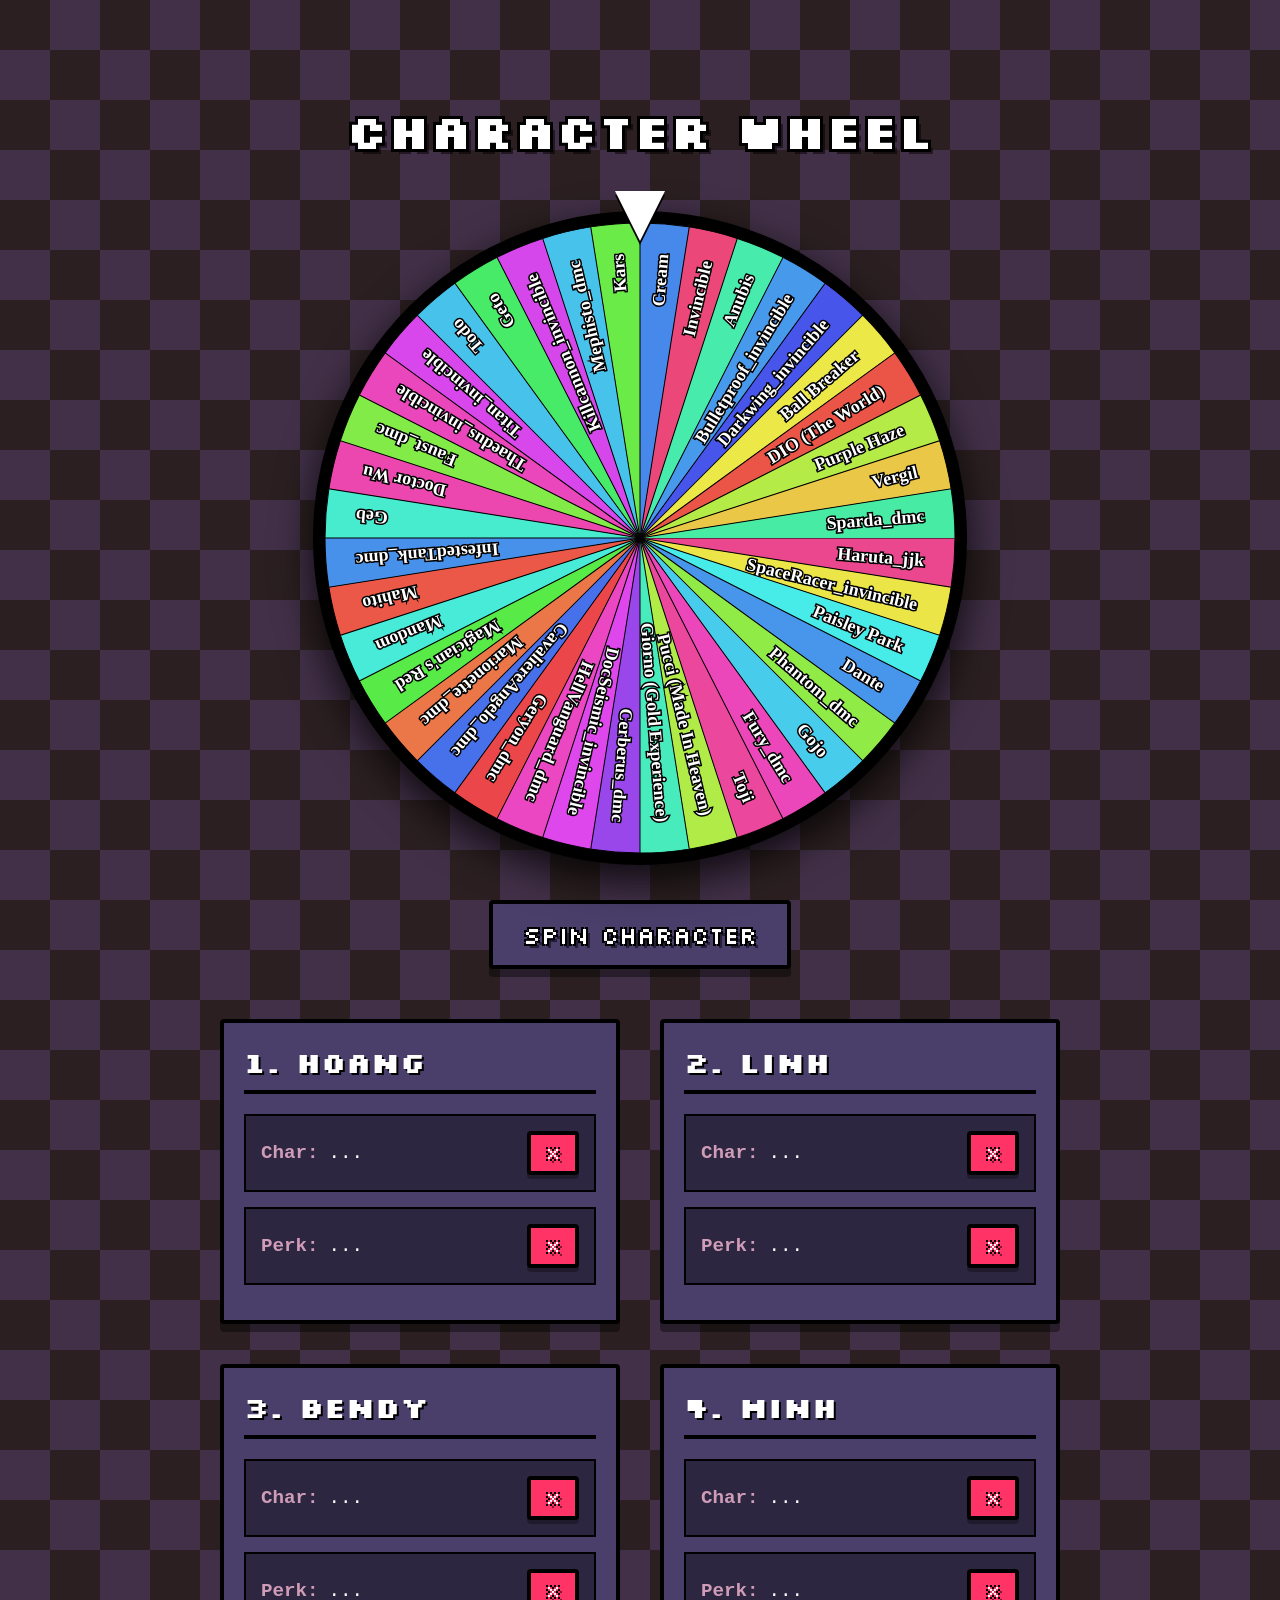
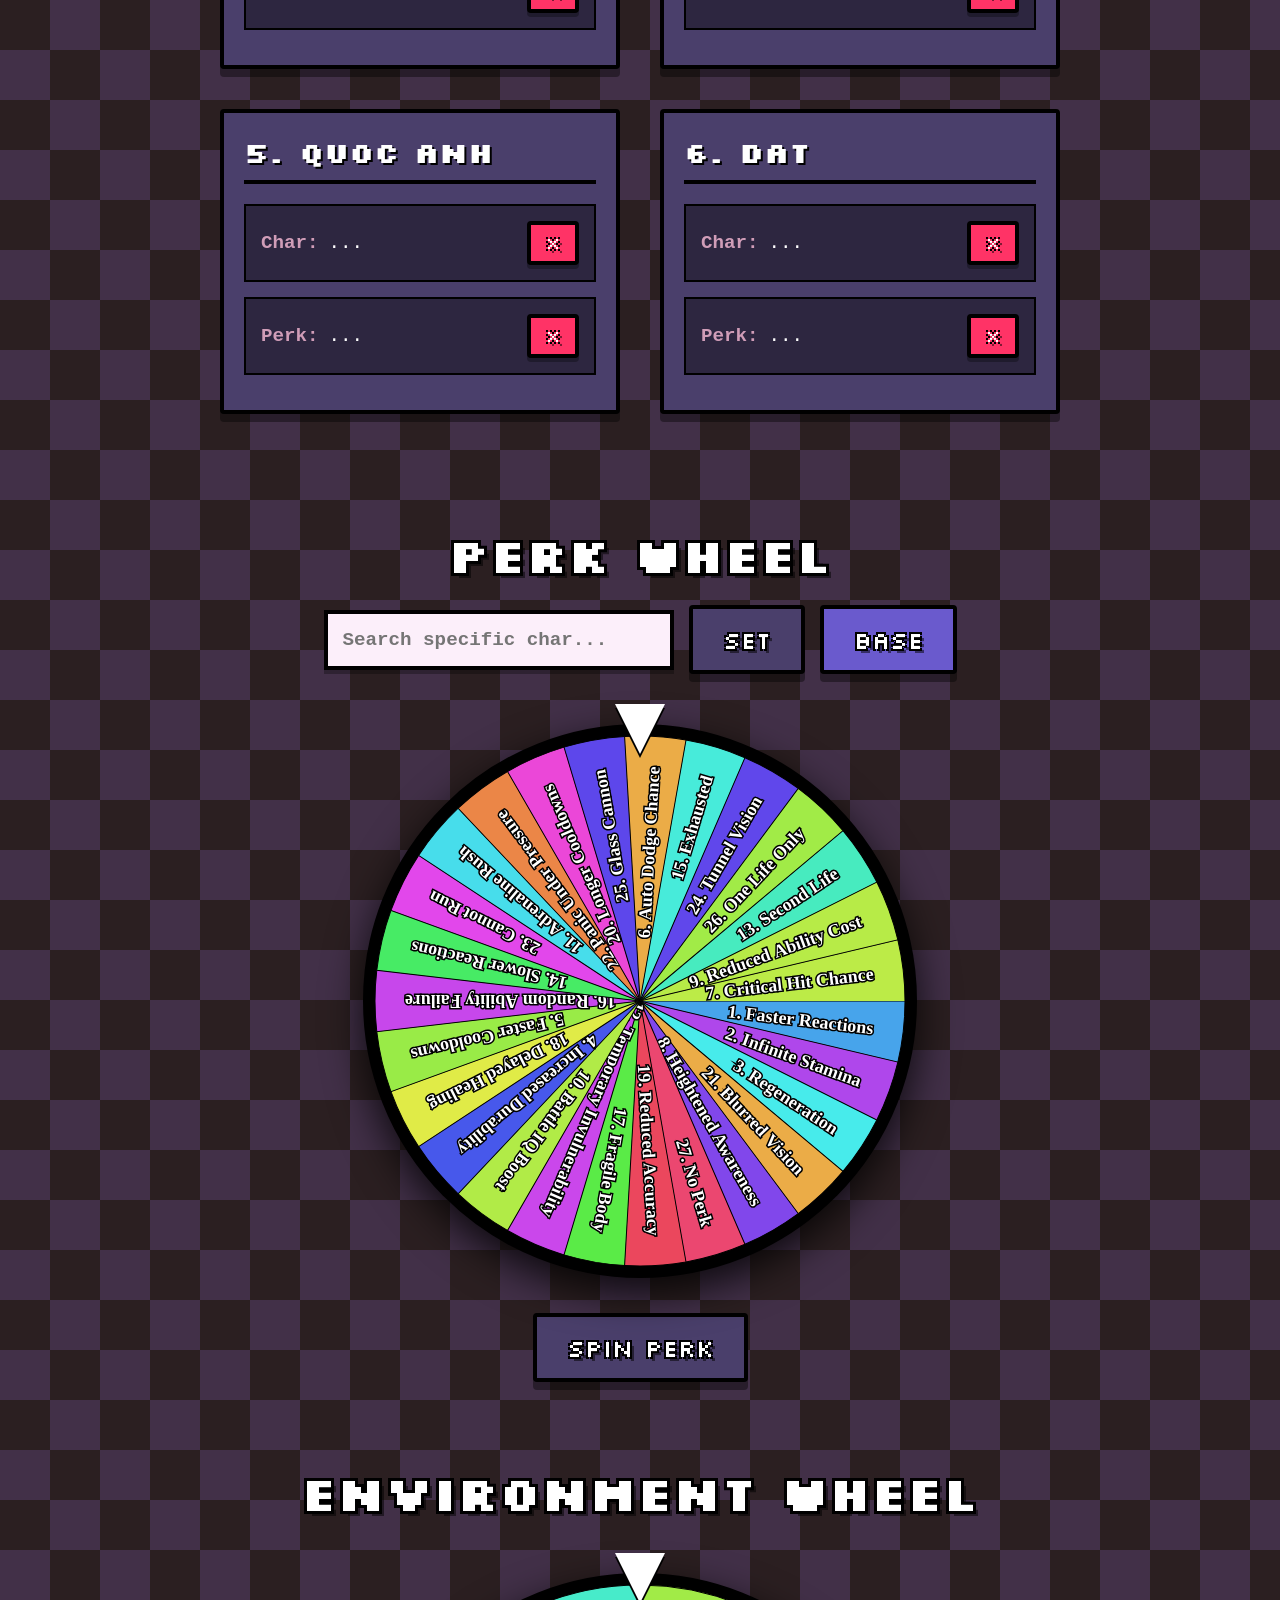
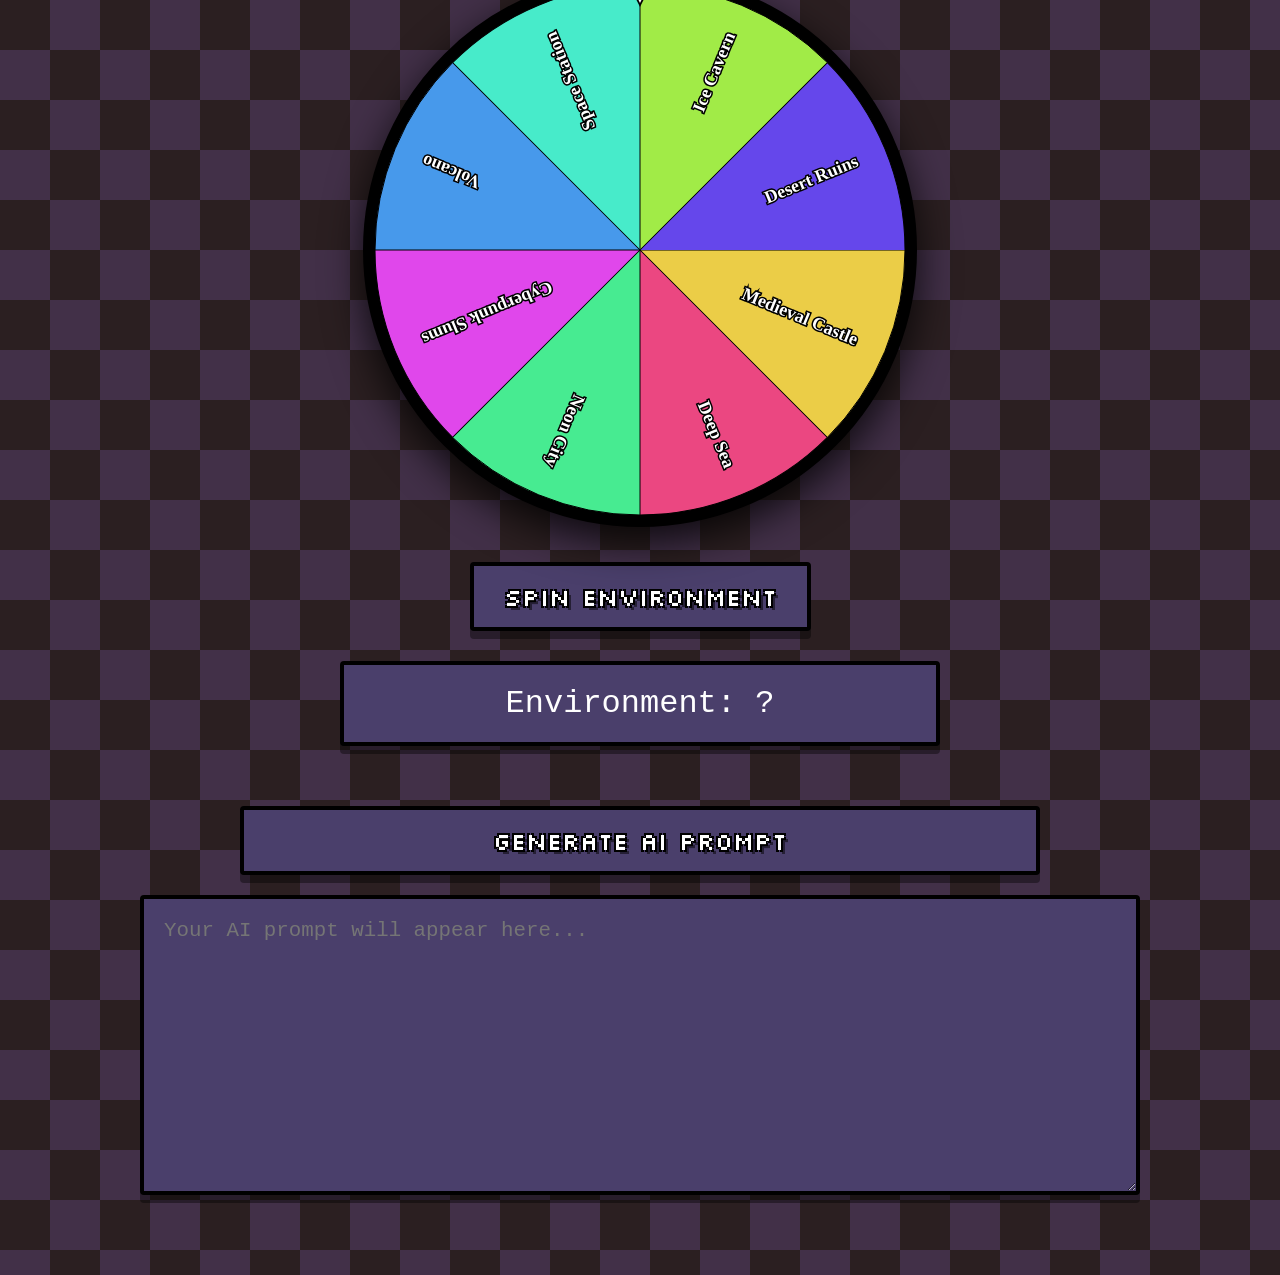
==== index.html @ 574b59fc "Add files via upload" ====
<!DOCTYPE html>
    <html lang="en">
    <head>
        <meta charset="UTF-8">
        <meta name="viewport" content="width=device-width, initial-scale=1.0">
        <title>Mega Game Battle Wheel</title>
        <link rel="preconnect" href="https://fonts.googleapis.com">
        <link rel="preconnect" href="https://fonts.gstatic.com" crossorigin>
        <link href="https://fonts.googleapis.com/css2?family=Silkscreen&display=swap" rel="stylesheet">
        
        <style>
            :root {
                --dove: #FCEFFA;
                --rose-garden: #D09DB8;
                --mulled-wine: #553758;
                --vanilla-pod: #423048;
                --ganache: #2B1F21;
                --pixel-bg: #4a3f6b;
            }

            * {
                box-sizing: border-box;
                margin: 0;
                padding: 0;
            }

            body {
                background-color: var(--ganache);
                background-image: repeating-conic-gradient(
                    var(--vanilla-pod) 0% 25%, 
                    transparent 0% 50%
                );
                background-size: 100px 100px;
                color: var(--dove);
                font-family: 'Courier New', Courier, monospace;
                text-align: center;
                min-height: 100vh;
                padding: 20px;
                overflow-x: hidden;
            }

            /* --- NEW PIXEL STYLES --- */
            .pixel-font {
                font-family: 'Silkscreen', cursive;
            }

            .pixel-box {
                background-color: var(--pixel-bg); 
                border: 4px solid #000;    
                box-shadow: 0px 8px 0px rgba(0, 0, 0, 0.4); 
                padding: 20px;
                color: white;
                border-radius: 4px;
            }

            .pixel-btn {
                background-color: var(--pixel-bg);
                border: 4px solid #000;
                box-shadow: 0px 8px 0px rgba(0, 0, 0, 0.4);
                color: white;
                padding: 15px 30px;
                font-size: 1.5rem;
                border-radius: 4px;
                cursor: pointer;
                text-transform: uppercase;
                transition: transform 0.1s, box-shadow 0.1s;
                /* White text with thick black outline */
                text-shadow: -2px -2px 0 #000, 2px -2px 0 #000, -2px 2px 0 #000, 2px 2px 0 #000, 4px 4px 0px rgba(0,0,0,0.5);
            }

            .pixel-btn:active {
                transform: translateY(8px);
                box-shadow: 0px 0px 0px rgba(0, 0, 0, 0);
            }
            
            .pixel-btn:hover {
                filter: brightness(1.2);
            }

            h2 {
                font-size: 3rem;
                color: white;
                text-shadow: -3px -3px 0 #000, 3px -3px 0 #000, -3px 3px 0 #000, 3px 3px 0 #000, 5px 5px 0px rgba(0,0,0,0.5);
                margin: 30px 0 20px 0;
                text-transform: uppercase;
            }

            /* --- WHEEL CONTAINERS --- */
            .wheel-section {
                display: flex;
                flex-direction: column;
                align-items: center;
                margin: 50px 0;
                width: 100%;
            }

            .wheel-container {
                position: relative;
                margin: 30px 0;
            }

            .pointer {
                position: absolute;
                top: -20px;
                left: 50%;
                transform: translateX(-50%);
                width: 0; 
                height: 0; 
                border-left: 25px solid transparent;
                border-right: 25px solid transparent;
                border-top: 50px solid white;
                z-index: 10;
                filter: drop-shadow(0px 4px 0px black);
            }

            canvas {
                border-radius: 50%;
                border: 2px solid #000; /* Thinner outline as requested */
                box-shadow: 0px 15px 40px rgba(0,0,0,0.8);
                background-color: #000;
            }

            /* --- PLAYERS SECTION --- */
            .players-wrapper {
                display: flex;
                flex-wrap: wrap;
                justify-content: center;
                gap: 40px; /* Spaced out further */
                width: 95%;
                max-width: 1600px;
                margin: 0 auto 80px auto;
            }

            .player-card {
                width: 400px; /* Slightly wider */
                text-align: left;
            }

            .player-card h3 {
                color: white;
                margin-bottom: 20px;
                font-size: 1.8rem;
                border-bottom: 4px solid #000;
                padding-bottom: 10px;
                text-shadow: 2px 2px 0 #000;
            }

            .slot {
                background-color: rgba(0, 0, 0, 0.4);
                border: 2px solid #000;
                padding: 15px;
                margin-bottom: 15px;
                display: flex;
                justify-content: space-between;
                align-items: center;
                min-height: 60px;
                font-size: 1.2rem;
                font-family: inherit;
            }

            .slot-label {
                font-weight: bold;
                color: var(--rose-garden);
                margin-right: 10px;
            }

            .slot-value {
                flex-grow: 1;
                color: white;
                word-break: break-word;
            }

            .remove-btn {
                background-color: #ff3366;
                padding: 8px 15px;
                font-size: 1rem;
                margin-left: 10px;
                box-shadow: 0px 4px 0px rgba(0,0,0,0.3);
            }

            /* --- SEARCH SECTION --- */
            .search-box {
                margin-bottom: 20px;
                display: flex;
                gap: 15px;
                justify-content: center;
                align-items: center;
                flex-wrap: wrap;
            }

            .search-box input {
                padding: 15px;
                font-size: 1.2rem;
                border: 4px solid #000;
                background-color: var(--dove);
                color: #000;
                outline: none;
                width: 350px;
                font-family: 'Courier New', Courier, monospace;
                font-weight: bold;
                box-shadow: 0px 4px 0px rgba(0,0,0,0.3);
            }

            /* --- OUTPUT AREA --- */
            .output-section {
                margin: 60px auto;
                width: 90%;
                max-width: 1000px;
                display: flex;
                flex-direction: column;
                align-items: center;
            }

            textarea {
                width: 100%;
                height: 300px;
                background-color: #000;
                color: #0f0;
                border: 4px solid #000;
                padding: 20px;
                font-size: 1.3rem;
                font-family: 'Courier New', Courier, monospace;
                margin-top: 20px;
                resize: vertical;
            }

            /* --- MODAL / POP-UP ANIMATION --- */
            .modal-overlay {
                position: fixed;
                top: 0; left: 0; width: 100%; height: 100%;
                background: rgba(0, 0, 0, 0.8);
                display: flex;
                justify-content: center;
                align-items: center;
                z-index: 1000;
                opacity: 0;
                pointer-events: none;
                transition: opacity 0.3s ease;
            }

            .modal-overlay.active {
                opacity: 1;
                pointer-events: auto;
            }

            .modal-content {
                text-align: center;
                min-width: 400px;
                transform: scale(0.5);
                transition: transform 0.4s cubic-bezier(0.175, 0.885, 0.32, 1.275);
            }

            .modal-overlay.active .modal-content {
                transform: scale(1);
            }

            .modal-content h3 {
                color: var(--rose-garden);
                font-size: 2rem;
                margin-bottom: 10px;
            }

            .modal-content p {
                font-size: 3.5rem;
                color: white;
                text-shadow: -3px -3px 0 #000, 3px -3px 0 #000, -3px 3px 0 #000, 3px 3px 0 #000;
                margin-bottom: 30px;
            }

        </style>
    </head>
    <body>

        <div class="wheel-section">
            <h2 class="pixel-font">Character Wheel</h2>
            <div class="wheel-container">
                <div class="pointer"></div>
                <canvas id="charWheel" width="650" height="650"></canvas> 
            </div>
            <button class="pixel-font pixel-btn" id="spinCharBtn">Spin Character</button>
        </div>

        <div class="players-wrapper" id="players-wrapper">
            </div>

        <div class="wheel-section">
            <h2 class="pixel-font">Perk Wheel</h2>
            <div class="search-box">
                <input type="text" id="perkSearch" placeholder="Search specific char...">
                <button class="pixel-font pixel-btn" onclick="playClick(); setSpecificPerks();">Set</button>
                <button class="pixel-font pixel-btn" onclick="playClick(); resetGenericPerks();" style="background-color: #6a5acd;">Base</button>
            </div>
            <div class="wheel-container">
                <div class="pointer"></div>
                <canvas id="perkWheel" width="550" height="550"></canvas>
            </div>
            <button class="pixel-font pixel-btn" id="spinPerkBtn">Spin Perk</button>
        </div>

        <div class="wheel-section">
            <h2 class="pixel-font">Environment Wheel</h2>
            <div class="wheel-container">
                <div class="pointer"></div>
                <canvas id="envWheel" width="550" height="550"></canvas>
            </div>
            <button class="pixel-font pixel-btn" id="spinEnvBtn">Spin Environment</button>
            <div class="pixel-box" style="margin-top: 30px; font-size: 2rem; width: 80%; max-width: 600px;" id="envOutput">Environment: ?</div>
        </div>

        <div class="output-section">
            <button class="pixel-font pixel-btn" onclick="playClick(); generateAIPrompt();" style="width: 100%; max-width: 800px;">Generate AI Prompt</button>
            <textarea class="pixel-box" id="aiPromptOutput" readonly placeholder="Your AI prompt will appear here..."></textarea>
        </div>

        <div class="modal-overlay" id="resultModal">
            <div class="pixel-box modal-content">
                <h3 class="pixel-font" id="modalType">Winner!</h3>
                <p class="pixel-font" id="modalResult">???</p>
                <button class="pixel-font pixel-btn" onclick="playClick(); closeModal();">CONTINUE</button>
            </div>
        </div>

        <script>
            // --- AUDIO SYSTEM (Web Audio API) ---
        let audioCtx;
function initAudio() {
    if (!audioCtx) {
        audioCtx = new (window.AudioContext || window.webkitAudioContext)();
    }
    if (audioCtx.state === 'suspended') audioCtx.resume();
}

function playClick() {
    initAudio();
    const osc = audioCtx.createOscillator();
    const gain = audioCtx.createGain();
    osc.connect(gain);
    gain.connect(audioCtx.destination);
    
    // Square waves create that retro 8-bit sound
    osc.type = 'square'; 
    
    // A quick pitch jump gives it a quirky "bloop" effect
    osc.frequency.setValueAtTime(440, audioCtx.currentTime);
    osc.frequency.setValueAtTime(880, audioCtx.currentTime + 0.04); 
    
    gain.gain.setValueAtTime(0.08, audioCtx.currentTime);
    gain.gain.linearRampToValueAtTime(0, audioCtx.currentTime + 0.12);
    
    osc.start();
    osc.stop(audioCtx.currentTime + 0.12);
}

function playTick() {
    initAudio();
    const osc = audioCtx.createOscillator();
    const gain = audioCtx.createGain();
    osc.connect(gain);
    gain.connect(audioCtx.destination);
    
    // A very high, incredibly short blip
    osc.type = 'square';
    osc.frequency.setValueAtTime(1200, audioCtx.currentTime);
    
    gain.gain.setValueAtTime(0.05, audioCtx.currentTime);
    gain.gain.exponentialRampToValueAtTime(0.001, audioCtx.currentTime + 0.03);
    
    osc.start();
    osc.stop(audioCtx.currentTime + 0.03);
}

function playWin() {
    initAudio();
    // Added a high G6 at the end for a victorious Gacha sound
    const notes = [523.25, 659.25, 783.99, 1046.50, 1567.98]; 
    
    notes.forEach((freq, i) => {
        const osc = audioCtx.createOscillator();
        const gain = audioCtx.createGain();
        osc.connect(gain);
        gain.connect(audioCtx.destination);
        
        osc.type = 'square'; 
        
        // Speeding up the time between notes (0.06 instead of 0.1)
        const startTime = audioCtx.currentTime + (i * 0.06);
        osc.frequency.setValueAtTime(freq, startTime);
        
        gain.gain.setValueAtTime(0.06, startTime);
        gain.gain.linearRampToValueAtTime(0, startTime + 0.15);
        
        osc.start(startTime);
        osc.stop(startTime + 0.15);
    });
}

            // --- DATA SETUP ---
            const players = ["Hoang", "Linh", "Bendy", "Minh", "Quoc Anh", "Dat"];
            let playerStats = players.map(() => ({ char: "", perk: "" }));
            let currentEnvironment = "Unknown";


  const characters = [
  // Main / Famous
    // Main Icons / Broken Tier (12)
  "Jotaro Kujo (Star Platinum)", "DIO (The World)", "Josuke (Crazy Diamond)", "Giorno (Gold Experience)", "Golden Experience Requiem", "Diavolo (King Crimson)",
  "Pucci (Made In Heaven)", "Funny Valentine (D4C)", "D4C Love Train", "Johnny (Tusk Act 4)", "Wonder Of U", "Kars",

  // Strong / Fan Favorites (10)
  "Weather Report", "Killer Queen", "Bites The Dust", "Heaven's Door", "The Hand", "Cream",
  "C-Moon", "Soft & Wet", "The World Over Heaven", "Silver Chariot Requiem",

  // Combat / Tactical Mid Tier (22)
  "Magician's Red", "Hermit Purple", "Hierophant Green", "Sticky Fingers", "Red Hot Chili Pepper", "Purple Haze",
  "White Album", "Metallica", "Oasis", "Scary Monsters", "Catch The Rainbow", "Ball Breaker",
  "Paisley Park", "Foo Fighters", "Diver Down", "Bohemian Rhapsody", "Planet Waves", "Mandom",
  "Civil War", "20th Century Boy", "Aerosmith", "Moody Blues",

  // Weird / Chaos Picks (16)
  "Justice", "Death Thirteen", "Geb", "Anubis", "Harvest", "Super Fly",
  "Cheap Trick", "Notorious B.I.G", "Green Day", "Jail House Lock", "Under World", "Ticket To Ride",
  "Vitamin C", "Blue Hawaii", "Doctor Wu", "Ozon Baby",




  
// DEVIL MAY CRY
  // Main Icons / Famous Characters (12)
  "Dante", "Vergil", "Nero", "V_dmc", "Trish_dmc", "Lady_dmc",
  "Sparda_dmc", "Mundus_dmc", "Urizen_dmc", "NeloAngelo_dmc", "Lucia_dmc", "Arkham_dmc",

  // Major Bosses / Strong Enemies (12)
  "Cerberus_dmc", "Beowulf_dmc", "AgniAndRudra_dmc", "Nevan_dmc", "Geryon_dmc", "CavaliereAngelo_dmc",
  "Artemis_dmc", "Malphas_dmc", "Gilgamesh_dmc", "Phantom_dmc", "Nightmare_dmc", "Argosax_dmc",

  // Mid Tier / Combat Demons (14)
  "ProtoAngelo_dmc", "ScudoAngelo_dmc", "AltoAngelo_dmc", "BiancoAngelo_dmc", "Fury_dmc", "Blitz_dmc",
  "Chaos_dmc", "Riot_dmc", "DeathScissors_dmc", "HellVanguard_dmc", "Abyss_dmc", "Mephisto_dmc",
  "Faust_dmc", "Nobody_dmc",

  // Lesser Known / Weak / Chaos Picks (12)
  "Empusa_dmc", "EmpusaQueen_dmc", "HellCaina_dmc", "HellAntenora_dmc", "HellJudecca_dmc", "Pyrobat_dmc",
  "SoulEater_dmc", "TheFallen_dmc", "Arachne_dmc", "Plasma_dmc", "Marionette_dmc", "InfestedTank_dmc",






//INVINCIBLE
  // Main Icons / Famous Characters (10)
  "Invincible", "OmniMan", "AtomEve", "AllenTheAlien", "BattleBeast",
  "Robot_invincible", "Thragg", "Conquest", "AngstromLevy", "Immortal_invincible",

  // Strong Viltrumites / Major Fighters (10)
  "Anissa_invincible", "Lucan_invincible", "Kregg_invincible", "Thaedus_invincible", "NolanGrayson_invincible",
  "OliverGrayson_invincible", "SpaceRacer_invincible", "KomodoDragon_invincible", "MachineHead_invincible", "Titan_invincible",

  // Mid Tier / Tactical Characters (8)
  "RexSplode_invincible", "DupliKate_invincible", "ShrinkingRae_invincible", "BlackSamson_invincible",
  "MonsterGirl_invincible", "Bulletproof_invincible", "Shapesmith_invincible", "Darkwing_invincible",

  // Lesser Known / Weak / Chaos Picks (7)
  "MaulerTwin_invincible", "Elephant_invincible", "MultiPaul_invincible", "Killcannon_invincible",
  "Isotope_invincible", "DocSeismic_invincible", "Reanimen_invincible",






    // Main Icons / Famous Characters (10)
  "Yuji", "Gojo", "Sukuna", "Megumi", "Yuta",
  "Toji", "Geto", "Kenjaku", "Maki", "Mahito",

  // Strong Fighters / Fan Favorites (10)
  "Todo", "Nanami", "Hakari", "Kashimo", "Jogo",
  "Hanami_jjk", "Dagon_jjk", "Choso", "Naoya_jjk", "Uraume_jjk",

  // Mid Tier / Tactical Characters (6)
  "Nobara", "Panda", "Inumaki", "Mechamaru", "Mai_jjk", "Kusakabe_jjk",

  // Lesser Known / Weak / Chaos Picks (4)
  "Junpei_jjk", "Miwa_jjk", "Haruta_jjk", "Eso_jjk",





  //BLACK MYTH WUKONG
    // Main Icons / Famous Characters (10)
  "DestinedOne_bmwk", "ErlangShen_bmwk", "YellowBrow_bmwk", "BlackBearGuai_bmwk", "RedBoy_bmwk",
  "YakshaKing_bmwk", "TigerVanguard_bmwk", "YellowWindSage_bmwk", "Bajie_bmwk", "Wukong_bmwk",

  // Major Bosses / Strong Enemies (12)
  "HundredEyedDaoist_bmwk", "KangJinLoong_bmwk", "CyanLoong_bmwk", "YinTiger_bmwk",
  "Scorpionlord_bmwk", "VenomDaoist_bmwk", "StoneMonkey_bmwk", "GreatSageBrokenShell_bmwk",
  "WhitecladNoble_bmwk", "BlackLoong_bmwk", "RedLoong_bmwk", "YellowLoong_bmwk",

  // Mid Tier / Recognizable Bosses (10)
  "CaptainWiseVoice_bmwk", "CaptainVoidIllusion_bmwk", "CaptainLotusVision_bmwk", "NonWhite_bmwk",
  "NonAble_bmwk", "TigerAcolyte_bmwk", "MacaqueChief_bmwk", "FlintChief_bmwk",
  "FlintVanguard_bmwk", "CloudyMistMistyCloud_bmwk",

  // Lesser Known / Chaos Picks (8)
  "LangLiGuhh_bmwk", "EarthWolf_bmwk", "RatGovernor_bmwk", "RatPrince_bmwk",
  "Fungiwoman_bmwk", "ApramanaBat_bmwk", "ClayVajra_bmwk", "MushroomGuai_bmwk",

];




const genericPerks = [
  // Buffs
  "1. Faster Reactions",
  "2. Infinite Stamina",
  "3. Regeneration",
  "4. Increased Durability",
  "5. Faster Cooldowns",
  "6. Auto Dodge Chance",
  "7. Critical Hit Chance",
  "8. Heightened Awareness",
  "9. Reduced Ability Cost",
  "10. Battle IQ Boost",
  "11. Adrenaline Rush",
  "12. Temporary Invulnerability",
  "13. Second Life",

  // Debuffs
  "14. Slower Reactions",
  "15. Exhausted",
  "16. Random Ability Failure",
  "17. Fragile Body",
  "18. Delayed Healing",
  "19. Reduced Accuracy",
  "20. Longer Cooldowns",
  "21. Blurred Vision",
  "22. Panic Under Pressure",
  "23. Cannot Run",
  "24. Tunnel Vision",
  "25. Glass Cannon",
  "26. One Life Only",

  // Neutral / Chaos
  "27. No Perk",
 
];

            const environments = ["Volcano", "Deep Sea", "Space Station", "Neon City", "Medieval Castle", "Cyberpunk Slums", "Desert Ruins", "Ice Cavern"];

            const specificPerks = {
                "dante": ["Devil Trigger", "Trickster Dash", "Royal Guard", "Swordmaster", "Ebony & Ivory"],
                "joseph": ["Hamon Overdrive", "Clacker Volley", "Tommy Gun", "Secret Technique"],
                "goku": ["Super Saiyan", "Kamehameha", "Instant Transmission", "Spirit Bomb"],
                "batman": ["Utility Belt", "Batmobile", "Grappling Hook", "Stealth Master"]
            };

            let currentPerkList = [...genericPerks];

// 👉 Shuffles a massive list and picks a specific amount to show
function pickRandom(arr, count) {
    let shuffled = [...arr].sort(() => 0.5 - Math.random());
    return shuffled.slice(0, count);
}
        function getRandomColor() {
        const hue = Math.floor(Math.random() * 360);
        // Keeping saturation and lightness high so they stay "Bright"
        return `hsl(${hue}, 80%, 60%)`; 
    }

            // --- RENDER PLAYER CARDS ---
            function renderPlayers() {
                const wrapper = document.getElementById('players-wrapper');
                wrapper.innerHTML = "";
                players.forEach((name, index) => {
                    wrapper.innerHTML += `
                        <div class="player-card pixel-box">
                            <h3 class="pixel-font">${index + 1}. ${name}</h3>
                            <div class="slot">
                                <span class="slot-label">Char:</span>
                                <span class="slot-value">${playerStats[index].char || "..."}</span>
                                <button class="pixel-font pixel-btn remove-btn" onclick="playClick(); removeTrait(${index}, 'char')">X</button>
                            </div>
                            <div class="slot">
                                <span class="slot-label">Perk:</span>
                                <span class="slot-value">${playerStats[index].perk || "..."}</span>
                                <button class="pixel-font pixel-btn remove-btn" onclick="playClick(); removeTrait(${index}, 'perk')">X</button>
                            </div>
                        </div>
                    `;
                });
            }

            function removeTrait(playerIndex, type) {
                playerStats[playerIndex][type] = "";
                renderPlayers();
            }

            // --- MODAL LOGIC ---
            function showModal(type, result) {
                document.getElementById('modalType').innerText = type + " ROLLED!";
                document.getElementById('modalResult').innerText = result;
                document.getElementById('resultModal').classList.add('active');
                playWin();
            }

            function closeModal() {
                document.getElementById('resultModal').classList.remove('active');
            }
// ✅ PLACE THESE ABOVE THE CLASS
const CHAR_FONTS = {
    "dante": "'Nosifer', cursive",       
    "mario": "'Press Start 2P', cursive" 
};

function getFont(name) {
    return CHAR_FONTS[name.toLowerCase()] || "'Silkscreen', cursive";
}
            // --- WHEEL LOGIC CLASS ---
           class SpinnerWheel {
                // 👉 1. Constructor now takes a masterList and a maxItems limit (defaults to 25)
                constructor(canvasId, masterList, maxItems = 25) {
                    this.canvas = document.getElementById(canvasId);
                    this.ctx = this.canvas.getContext('2d');
                    this.masterList = masterList;
                    this.maxItems = maxItems;
                    
                    // Pick the initial small batch for the screen
                    this.items = pickRandom(this.masterList, this.maxItems);
                    
                    this.currentAngle = 0;
                    this.isSpinning = false;
                    this.draw();
                }

            updateItems(newMasterList) {
                    this.masterList = newMasterList;
                    this.items = pickRandom(this.masterList, this.maxItems);
                    this.currentAngle = 0;
                    this.draw();
                }
                


    // 👉 2. Replace your current draw() with this one:
    draw() {
        const cx = this.canvas.width / 2;
        const cy = this.canvas.height / 2;
        const radius = cx - 10;
        const sliceAngle = (Math.PI * 2) / this.items.length;

        this.ctx.clearRect(0, 0, this.canvas.width, this.canvas.height);
        
        for (let i = 0; i < this.items.length; i++) {
            this.ctx.save();
            this.ctx.translate(cx, cy);
            this.ctx.rotate(this.currentAngle + (i * sliceAngle));

            // Draw Slice
            this.ctx.beginPath();
            this.ctx.moveTo(0, 0);
            this.ctx.arc(0, 0, radius, 0, sliceAngle);
            
            // Generate a color once per slice
            if (!this.sliceColors) this.sliceColors = [];
            if (!this.sliceColors[i]) this.sliceColors[i] = getRandomColor();
            
            this.ctx.fillStyle = this.sliceColors[i];
            this.ctx.fill();
            this.ctx.lineWidth = 1; // Super thin lines for high counts
            this.ctx.strokeStyle = "#000";
            this.ctx.stroke();

            // Draw Text (Only if slice is big enough to read)
            if (this.items.length < 60) {
                this.ctx.rotate(sliceAngle / 2);
                this.ctx.textAlign = "right";
                
                // Get the custom font or default pixel font
                const currentFont = getFont(this.items[i]);
                this.ctx.font = `bold 18px ${currentFont}`; 
                
                this.ctx.fillStyle = "#fff";     // White text
                this.ctx.strokeStyle = "#000";   // Black outline
                this.ctx.lineWidth = 3;          // Outline thickness
                
                // Draw outline first, then fill text over it
                this.ctx.strokeText(this.items[i], radius - 30, 6);
                this.ctx.fillText(this.items[i], radius - 30, 6);
            }
            this.ctx.restore();
        }
    }


spin(callback) {
    if (this.isSpinning) return;

    // Fallback: If masterList is missing for some reason, don't crash
    if (this.masterList) {
        this.items = pickRandom(this.masterList, this.maxItems);
    }
    
    this.draw(); 
    this.isSpinning = true;
    playClick();

    const spinTime = 4000 + Math.random() * 1000;
    const spinAmount = Math.PI * 14 + Math.random() * Math.PI * 4;
    const startTime = performance.now();
    const startAngle = this.currentAngle;
    let lastTickAngle = startAngle;
    
    // IMPORTANT: Define this here so animate() can see it
    const sliceAngle = (Math.PI * 2) / this.items.length;

    const animate = (time) => {
        let progress = (time - startTime) / spinTime;
        if (progress > 1) progress = 1;
        
        const easeProgress = 1 - Math.pow(1 - progress, 3);
        this.currentAngle = startAngle + spinAmount * easeProgress;
        
        if (Math.floor(this.currentAngle / sliceAngle) > Math.floor(lastTickAngle / sliceAngle)) {
            playTick();
            lastTickAngle = this.currentAngle;
        }

        this.draw();

        if (progress < 1) {
            requestAnimationFrame(animate);
        } else {
            this.isSpinning = false;
            const offsetAngle = (Math.PI * 1.5 - this.currentAngle) % (Math.PI * 2);
            const normalizedAngle = offsetAngle < 0 ? offsetAngle + Math.PI * 2 : offsetAngle;
            const winningIndex = Math.floor(normalizedAngle / sliceAngle);
            setTimeout(() => callback(this.items[winningIndex]), 200);
        }
    };
    requestAnimationFrame(animate);
}

           }
            

            // --- INITIALIZE WHEELS ---
            const charWheel = new SpinnerWheel('charWheel', characters, 40);
            const perkWheel = new SpinnerWheel('perkWheel', currentPerkList, 30);
            const envWheel = new SpinnerWheel('envWheel', environments, 30);

            // --- BUTTON ACTIONS ---
            document.getElementById('spinCharBtn').addEventListener('click', () => {
                charWheel.spin((winner) => {
                    showModal("CHARACTER", winner);
                    for (let i = 0; i < players.length; i++) {
                        if (playerStats[i].char === "") {
                            playerStats[i].char = winner;
                            renderPlayers();
                            break;
                        }
                    }
                });
            });

            document.getElementById('spinPerkBtn').addEventListener('click', () => {
                perkWheel.spin((winner) => {
                    showModal("PERK", winner);
                    for (let i = 0; i < players.length; i++) {
                        if (playerStats[i].perk === "") {
                            playerStats[i].perk = winner;
                            renderPlayers();
                            break;
                        }
                    }
                });
            });

            document.getElementById('spinEnvBtn').addEventListener('click', () => {
                envWheel.spin((winner) => {
                    showModal("ENVIRONMENT", winner);
                    currentEnvironment = winner;
                    document.getElementById('envOutput').innerText = `Environment: ${winner}`;
                });
            });

            function setSpecificPerks() {
                const searchInput = document.getElementById('perkSearch').value.toLowerCase().trim();
                if (specificPerks[searchInput]) {
                    currentPerkList = specificPerks[searchInput];
                    perkWheel.updateItems(currentPerkList);
                } else {
                    alert("Character not found! Using current list.");
                }
            }

            function resetGenericPerks() {
                document.getElementById('perkSearch').value = "";
                currentPerkList = [...genericPerks];
                perkWheel.updateItems(currentPerkList);
            }

            function generateAIPrompt() {
                let promptText = "Between ";
                for (let i = 0; i < players.length; i++) {
                    let char = playerStats[i].char || "No Character";
                    let perk = playerStats[i].perk || "No Perk";
                    promptText += `( ${players[i]} ${char}, with ( ${perk} ) )`;
                    if (i < players.length - 1) promptText += ",\n";
                }
                promptText += `\nIn <${currentEnvironment}>`;
                document.getElementById('aiPromptOutput').value = promptText;
            }

            renderPlayers();

            
        </script>
    </body>
    </html>
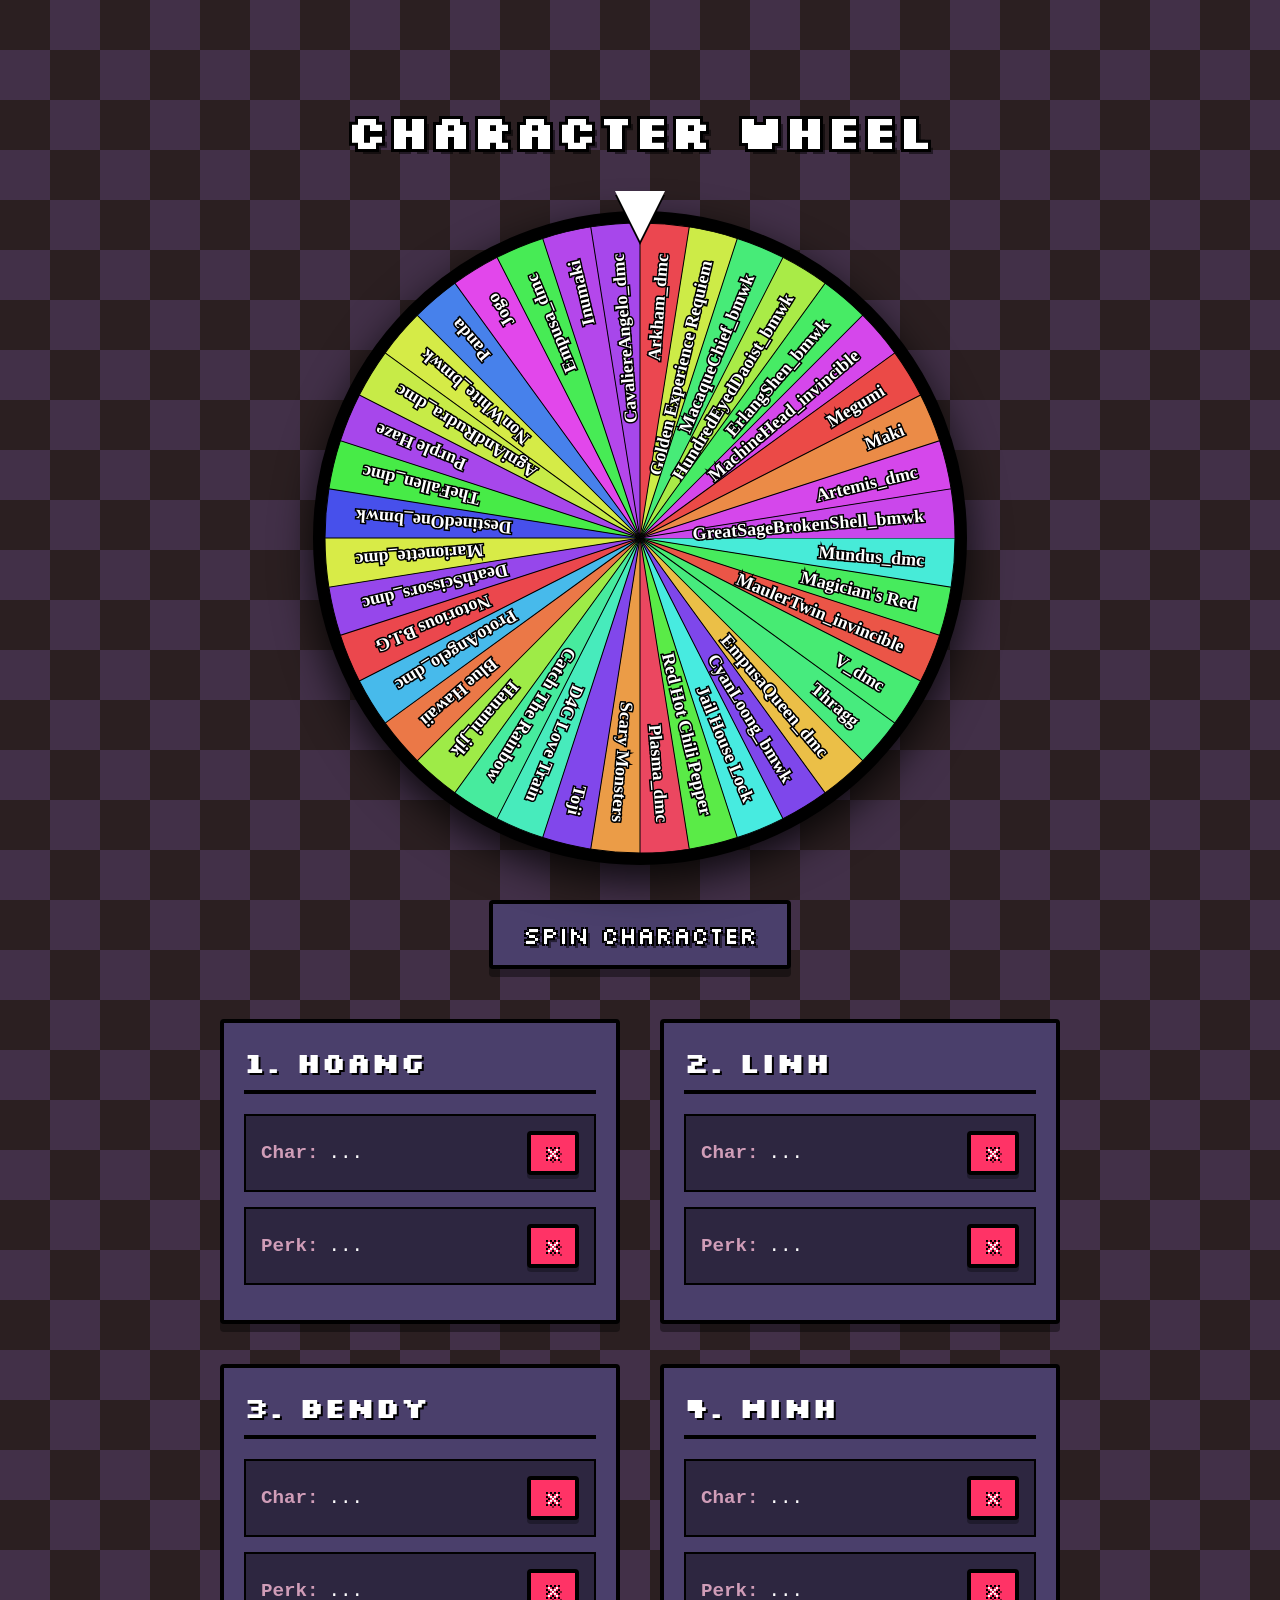
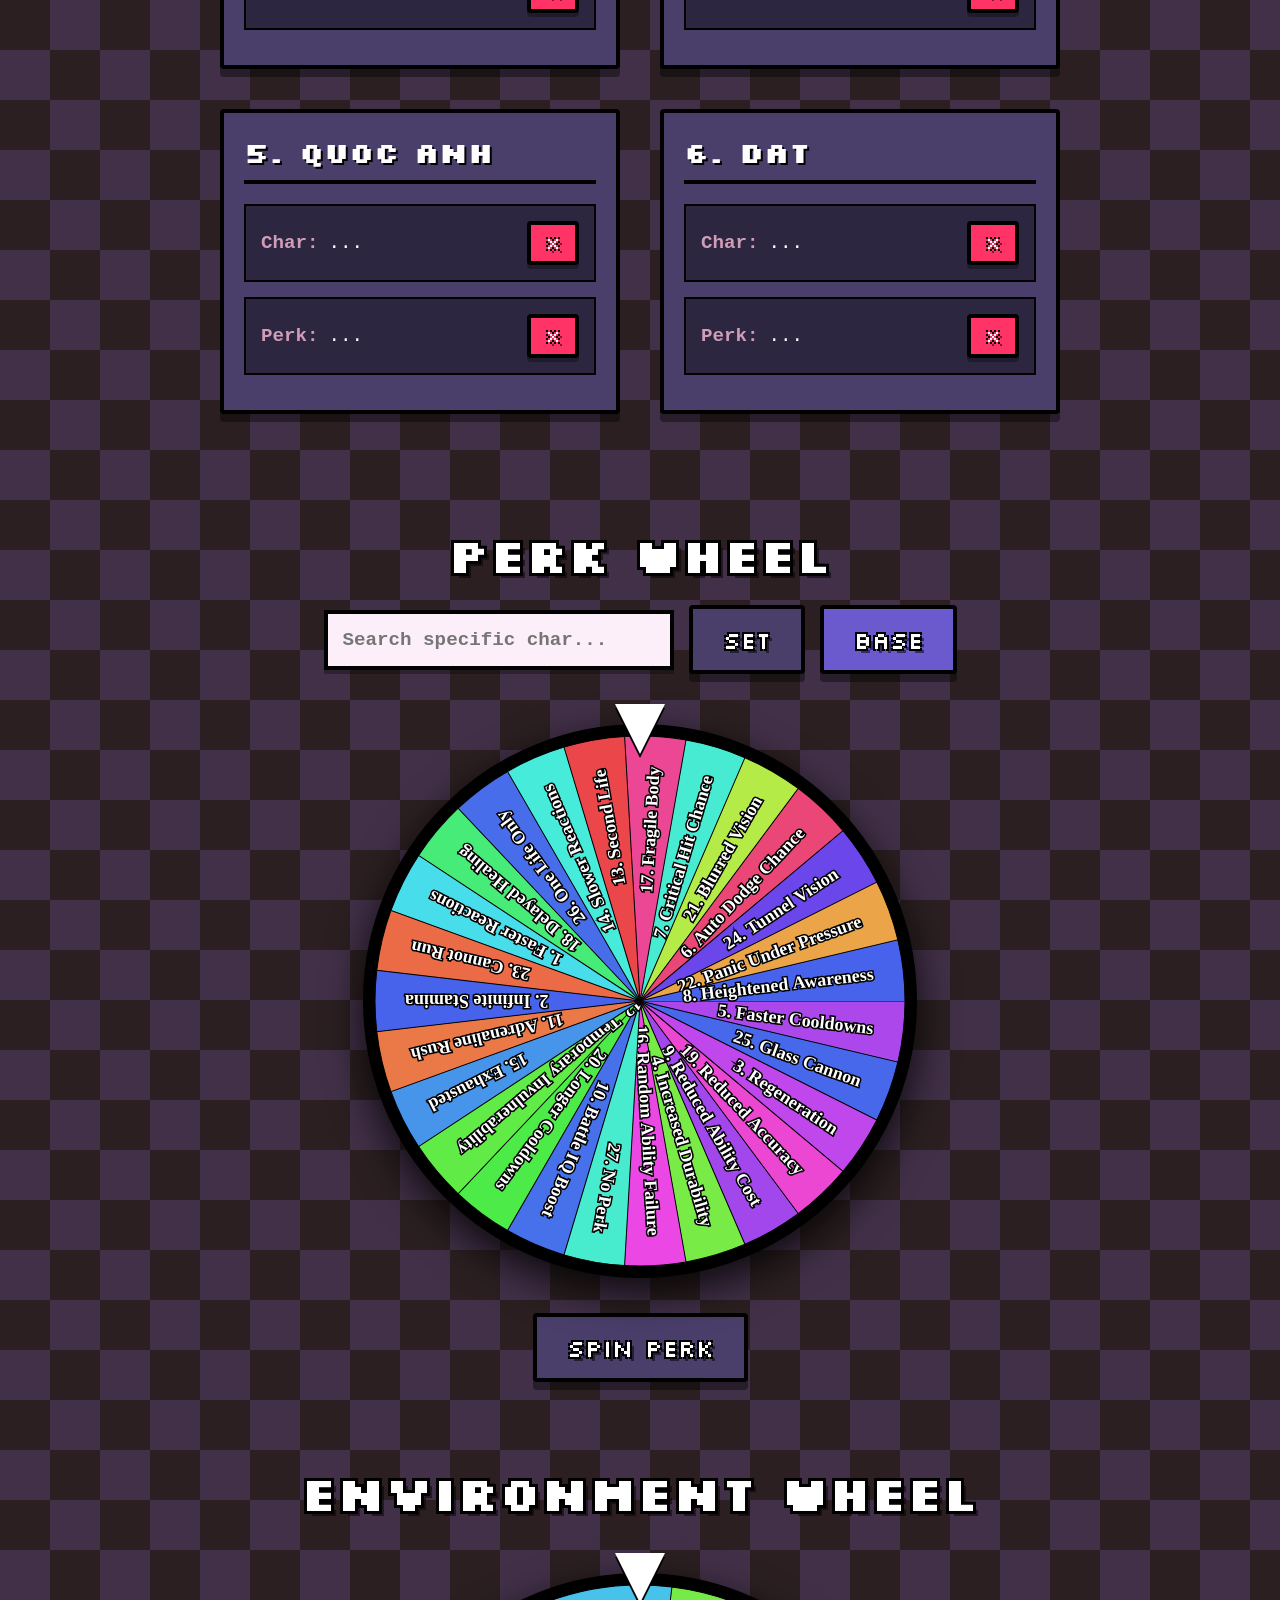
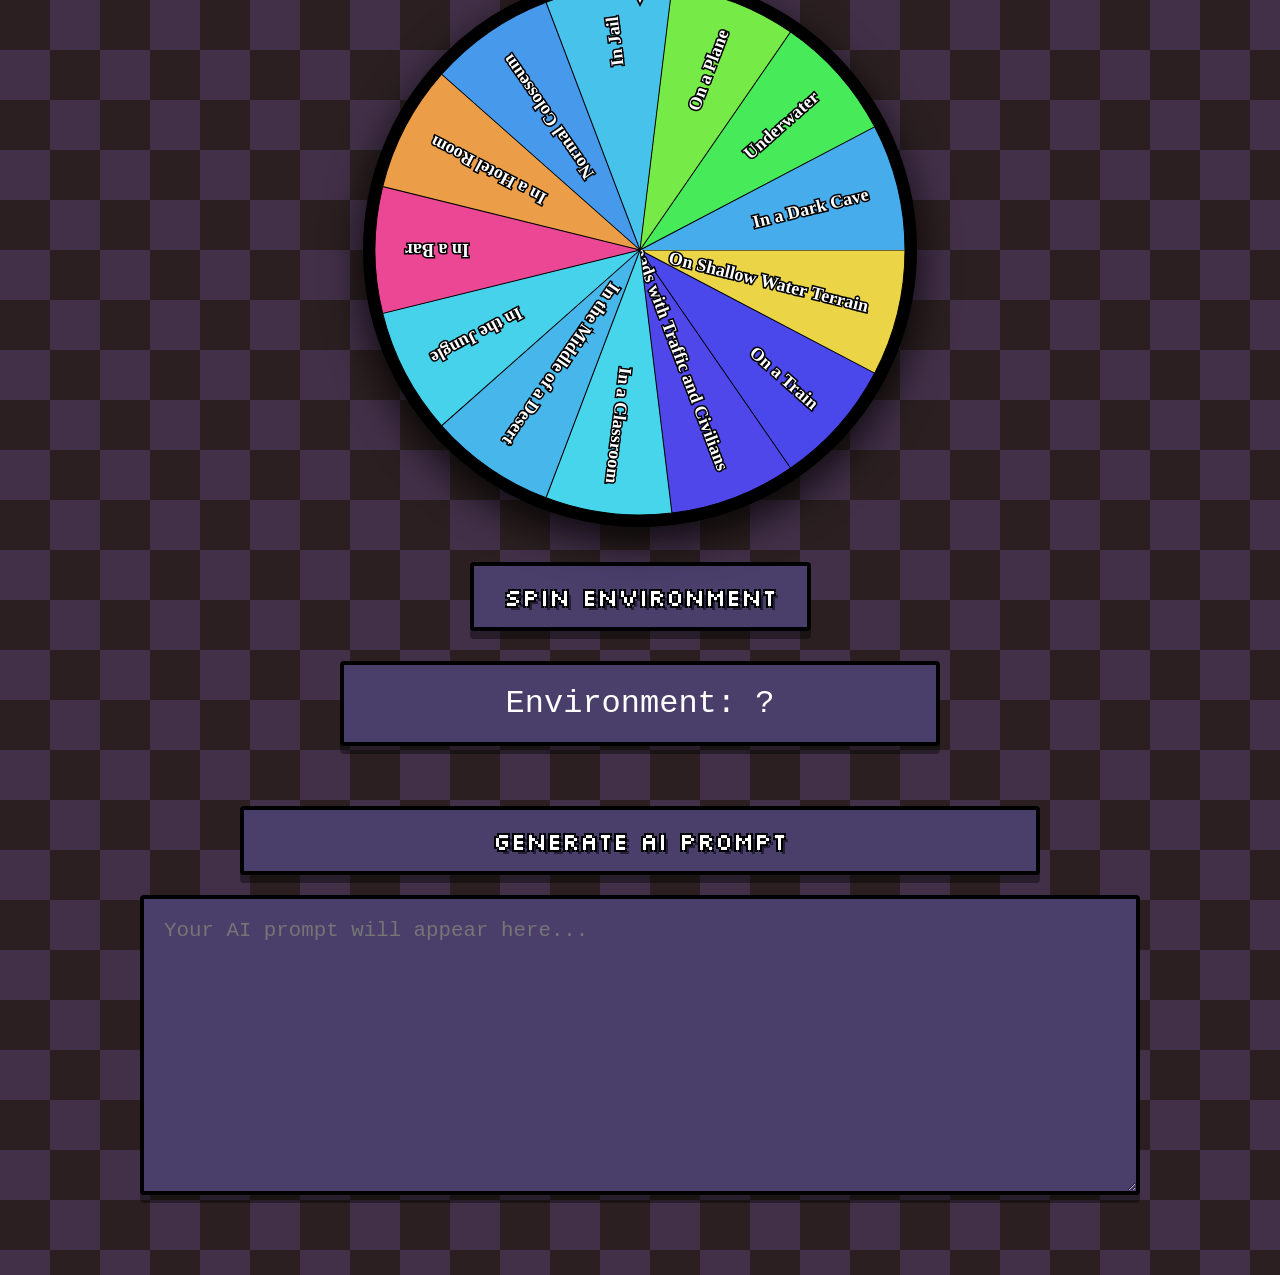
==== commit 0e5d3171: "Update index.html" ====
--- a/index.html
+++ b/index.html
@@ -548,7 +548,21 @@
  
 ];
 
-            const environments = ["Volcano", "Deep Sea", "Space Station", "Neon City", "Medieval Castle", "Cyberpunk Slums", "Desert Ruins", "Ice Cavern"];
+const environments = [
+  "On a Train",
+  "On City Roads with Traffic and Civilians",
+  "In a Hotel Room",
+  "In Jail",
+  "On a Plane",
+  "On Shallow Water Terrain",
+  "In a Dark Cave",
+  "In the Middle of a Desert",
+  "In the Jungle",
+  "In a Classroom",
+  "Underwater",
+  "Normal Colosseum",
+  "In a Bar"
+];
 
             const specificPerks = {
                 "dante": ["Devil Trigger", "Trickster Dash", "Royal Guard", "Swordmaster", "Ebony & Ivory"],
@@ -819,4 +833,4 @@
             
         </script>
     </body>
-    </html>+    </html>
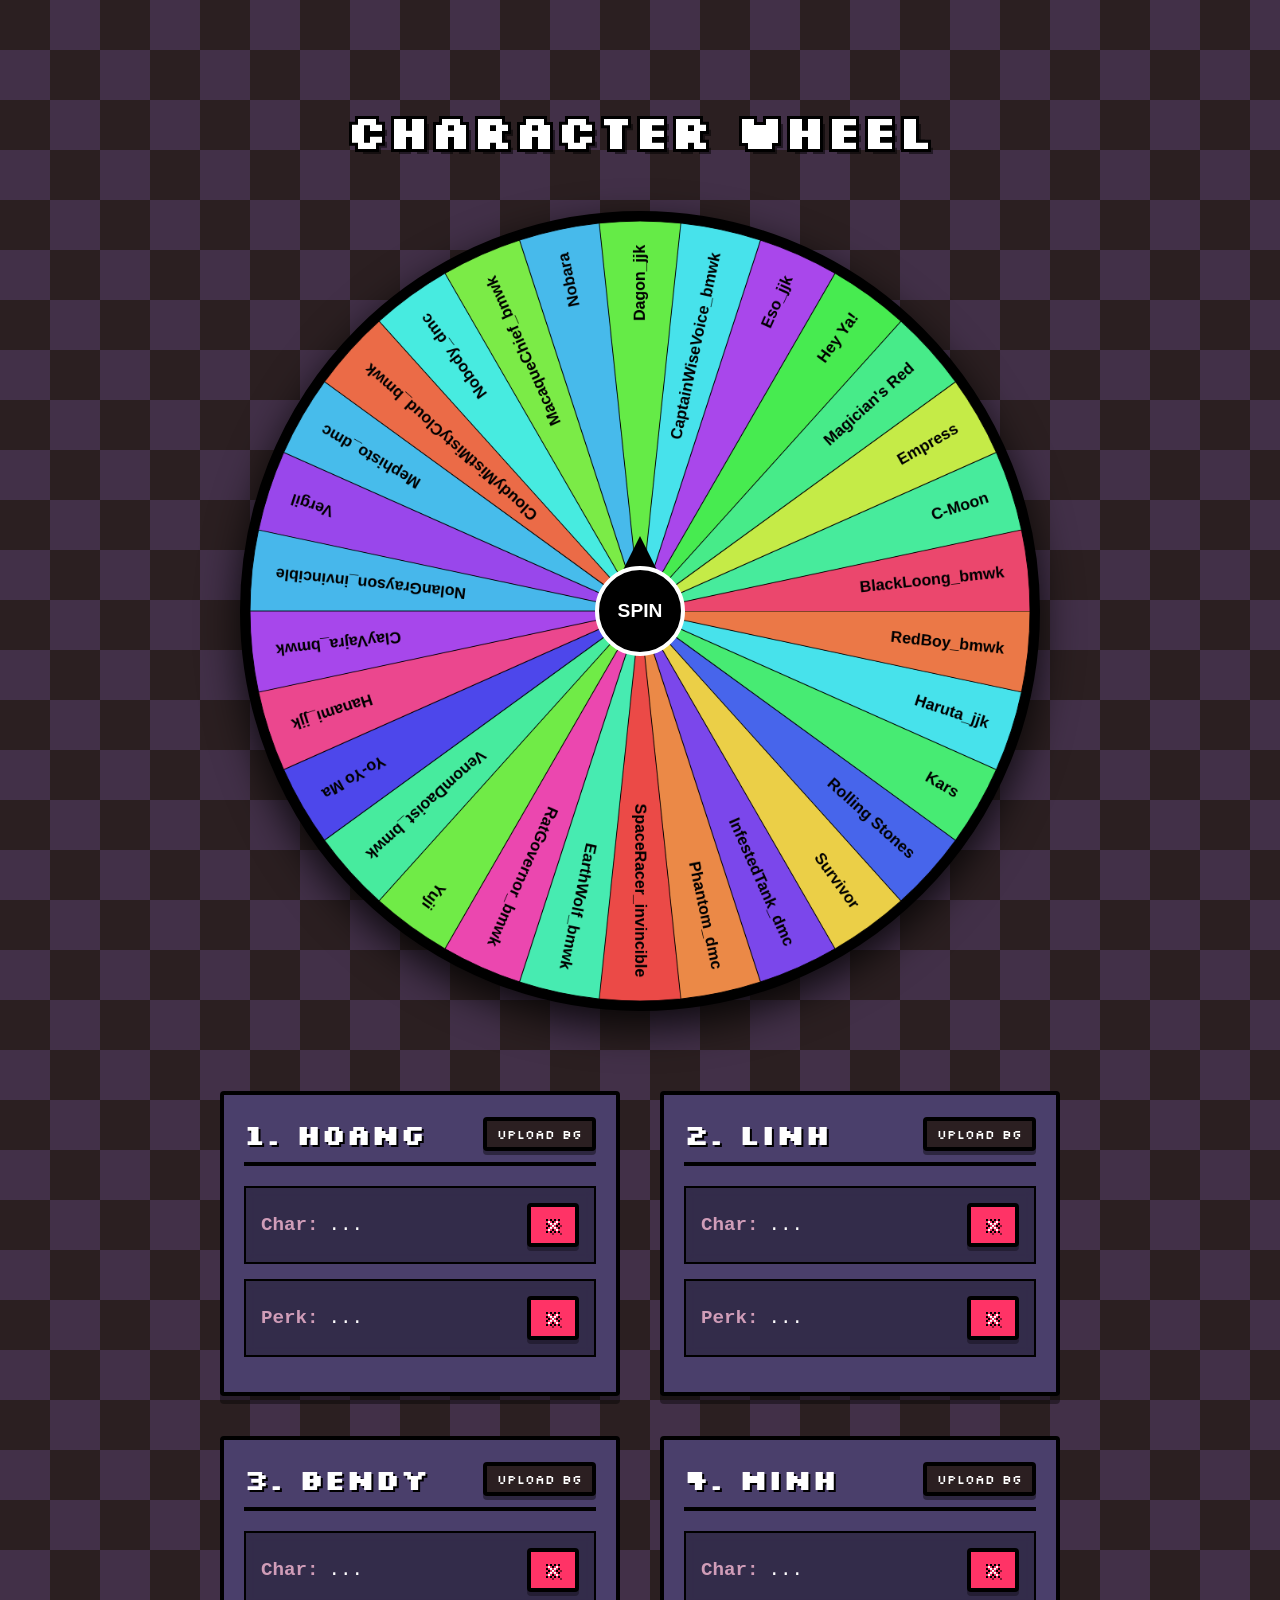
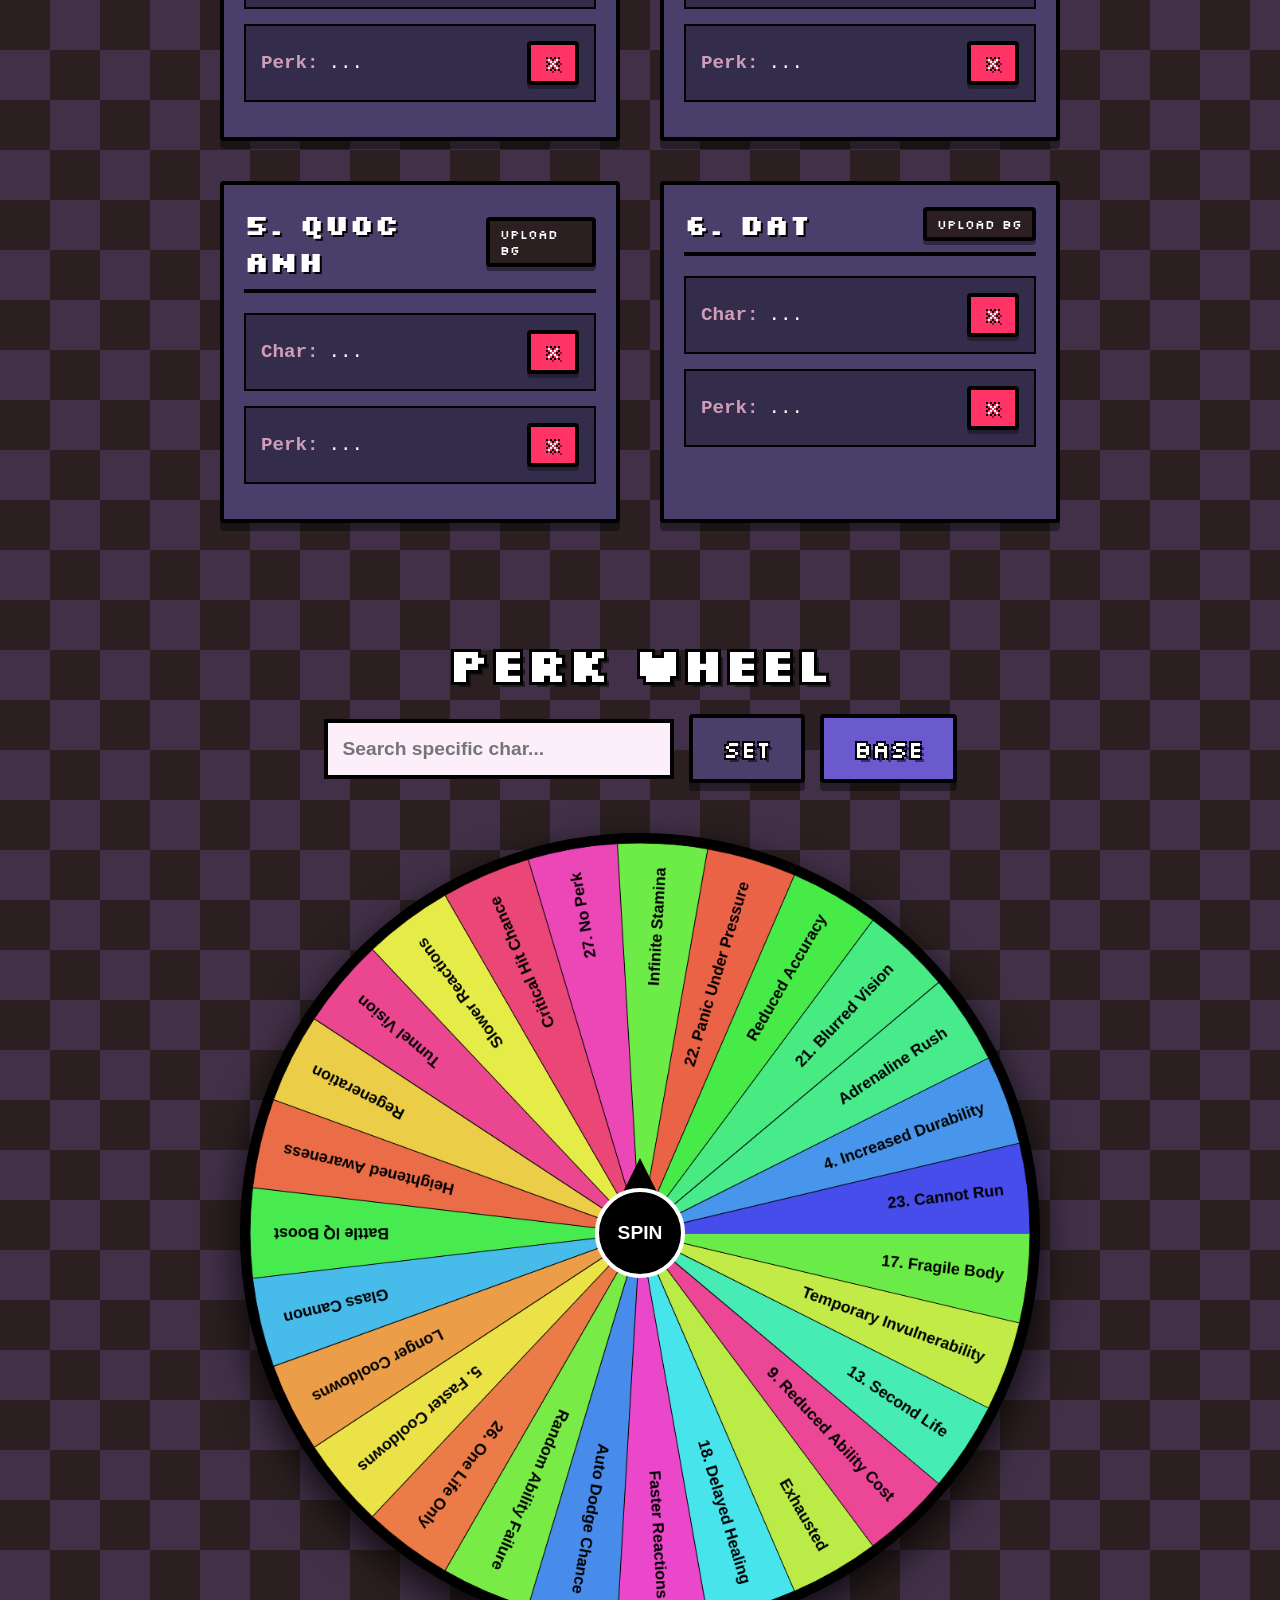
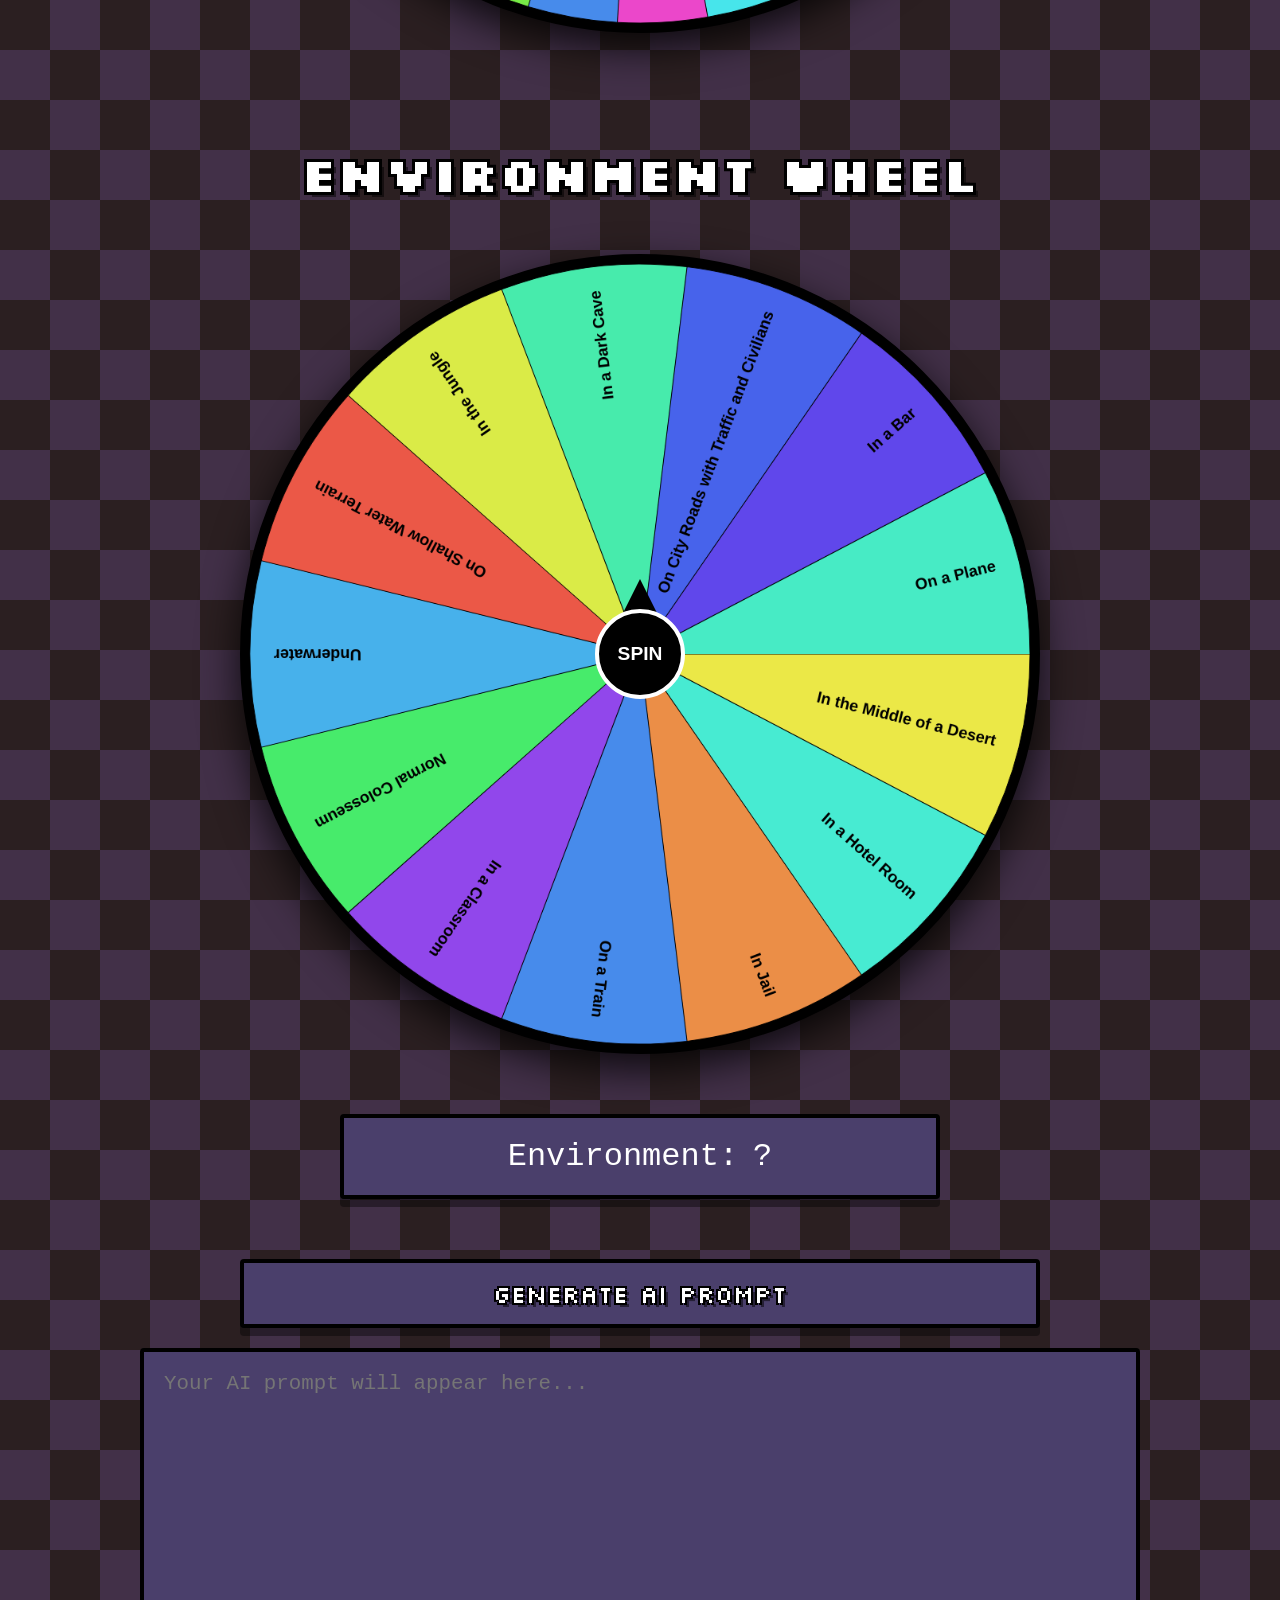
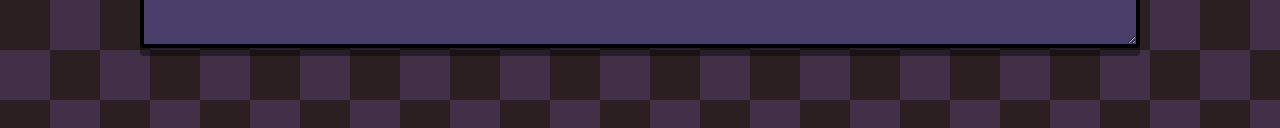
==== commit b34a6447: "Update index.html" ====
--- a/index.html
+++ b/index.html
@@ -1,836 +1,70 @@
-    <!DOCTYPE html>
-    <html lang="en">
-    <head>
-        <meta charset="UTF-8">
-        <meta name="viewport" content="width=device-width, initial-scale=1.0">
-        <title>Mega Game Battle Wheel</title>
-        <link rel="preconnect" href="https://fonts.googleapis.com">
-        <link rel="preconnect" href="https://fonts.gstatic.com" crossorigin>
-        <link href="https://fonts.googleapis.com/css2?family=Silkscreen&display=swap" rel="stylesheet">
+<!DOCTYPE html>
+<html lang="en">
+<head>
+    <meta charset="UTF-8">
+    <meta name="viewport" content="width=device-width, initial-scale=1.0">
+    <title>Mega Game Battle Wheel</title>
+    <link rel="preconnect" href="https://fonts.googleapis.com">
+    <link rel="preconnect" href="https://fonts.gstatic.com" crossorigin>
+    <link href="https://fonts.googleapis.com/css2?family=Silkscreen&display=swap" rel="stylesheet">
+    
+<link rel="stylesheet" href="style.css">
+</head>
+<body>
+
+    <div class="wheel-section">
+        <h2 class="pixel-font">Character Wheel</h2>
+        <div class="wheel-container">
+            <div class="pointer"></div>
+            <canvas id="charWheel"></canvas>
+            <button class="center-spin-btn" id="spinCharBtn">SPIN</button>
+        </div>
+    </div>
+
+    <div class="players-wrapper" id="players-wrapper"></div>
+
+    <div class="wheel-section">
+        <h2 class="pixel-font">Perk Wheel</h2>
+        <div class="search-box">
+            <input type="text" id="perkSearch" placeholder="Search specific char...">
+            <button class="pixel-font pixel-btn" onclick="playClick(); setSpecificPerks();">Set</button>
+            <button class="pixel-font pixel-btn" onclick="playClick(); resetGenericPerks();" style="background-color: #6a5acd;">Base</button>
+        </div>
+        <div class="wheel-container">
+            <div class="pointer"></div>
+            <canvas id="perkWheel"></canvas>
+            <button class="center-spin-btn" id="spinPerkBtn">SPIN</button>
+        </div>
+    </div>
+
+    <div class="wheel-section">
+        <h2 class="pixel-font">Environment Wheel</h2>
+        <div class="wheel-container">
+            <div class="pointer"></div>
+            <canvas id="envWheel"></canvas>
+            <button class="center-spin-btn" id="spinEnvBtn">SPIN</button>
+        </div>
         
-        <style>
-            :root {
-                --dove: #FCEFFA;
-                --rose-garden: #D09DB8;
-                --mulled-wine: #553758;
-                --vanilla-pod: #423048;
-                --ganache: #2B1F21;
-                --pixel-bg: #4a3f6b;
-            }
+        <div class="pixel-box" style="margin-top: 30px; font-size: 2rem; width: 80%; max-width: 600px; display: flex; align-items: center; justify-content: center; gap: 15px;" id="envOutput">
+            Environment: <span id="envText">?</span>
+        </div>
+    </div>
 
-            * {
-                box-sizing: border-box;
-                margin: 0;
-                padding: 0;
-            }
+    <div class="output-section">
+        <button class="pixel-font pixel-btn" onclick="playClick(); generateAIPrompt();" style="width: 100%; max-width: 800px;">Generate AI Prompt</button>
+        <textarea class="pixel-box" id="aiPromptOutput" readonly placeholder="Your AI prompt will appear here..."></textarea>
+    </div>
 
-            body {
-                background-color: var(--ganache);
-                background-image: repeating-conic-gradient(
-                    var(--vanilla-pod) 0% 25%, 
-                    transparent 0% 50%
-                );
-                background-size: 100px 100px;
-                color: var(--dove);
-                font-family: 'Courier New', Courier, monospace;
-                text-align: center;
-                min-height: 100vh;
-                padding: 20px;
-                overflow-x: hidden;
-            }
+    <div class="modal-overlay" id="resultModal">
+        <div class="epic-modal-content" id="epicModal">
+            <h3 id="modalType">Winner!</h3>
+            <div id="modalResult">???</div>
+            <button class="pixel-font pixel-btn" onclick="playClick(); closeModal();" style="margin-top: 20px;">CONTINUE</button>
+        </div>
+    </div>
 
-            /* --- NEW PIXEL STYLES --- */
-            .pixel-font {
-                font-family: 'Silkscreen', cursive;
-            }
+    <script src="data.js"></script>
+    <script src="script.js"></script>
 
-            .pixel-box {
-                background-color: var(--pixel-bg); 
-                border: 4px solid #000;    
-                box-shadow: 0px 8px 0px rgba(0, 0, 0, 0.4); 
-                padding: 20px;
-                color: white;
-                border-radius: 4px;
-            }
-
-            .pixel-btn {
-                background-color: var(--pixel-bg);
-                border: 4px solid #000;
-                box-shadow: 0px 8px 0px rgba(0, 0, 0, 0.4);
-                color: white;
-                padding: 15px 30px;
-                font-size: 1.5rem;
-                border-radius: 4px;
-                cursor: pointer;
-                text-transform: uppercase;
-                transition: transform 0.1s, box-shadow 0.1s;
-                /* White text with thick black outline */
-                text-shadow: -2px -2px 0 #000, 2px -2px 0 #000, -2px 2px 0 #000, 2px 2px 0 #000, 4px 4px 0px rgba(0,0,0,0.5);
-            }
-
-            .pixel-btn:active {
-                transform: translateY(8px);
-                box-shadow: 0px 0px 0px rgba(0, 0, 0, 0);
-            }
-            
-            .pixel-btn:hover {
-                filter: brightness(1.2);
-            }
-
-            h2 {
-                font-size: 3rem;
-                color: white;
-                text-shadow: -3px -3px 0 #000, 3px -3px 0 #000, -3px 3px 0 #000, 3px 3px 0 #000, 5px 5px 0px rgba(0,0,0,0.5);
-                margin: 30px 0 20px 0;
-                text-transform: uppercase;
-            }
-
-            /* --- WHEEL CONTAINERS --- */
-            .wheel-section {
-                display: flex;
-                flex-direction: column;
-                align-items: center;
-                margin: 50px 0;
-                width: 100%;
-            }
-
-            .wheel-container {
-                position: relative;
-                margin: 30px 0;
-            }
-
-            .pointer {
-                position: absolute;
-                top: -20px;
-                left: 50%;
-                transform: translateX(-50%);
-                width: 0; 
-                height: 0; 
-                border-left: 25px solid transparent;
-                border-right: 25px solid transparent;
-                border-top: 50px solid white;
-                z-index: 10;
-                filter: drop-shadow(0px 4px 0px black);
-            }
-
-            canvas {
-                border-radius: 50%;
-                border: 2px solid #000; /* Thinner outline as requested */
-                box-shadow: 0px 15px 40px rgba(0,0,0,0.8);
-                background-color: #000;
-            }
-
-            /* --- PLAYERS SECTION --- */
-            .players-wrapper {
-                display: flex;
-                flex-wrap: wrap;
-                justify-content: center;
-                gap: 40px; /* Spaced out further */
-                width: 95%;
-                max-width: 1600px;
-                margin: 0 auto 80px auto;
-            }
-
-            .player-card {
-                width: 400px; /* Slightly wider */
-                text-align: left;
-            }
-
-            .player-card h3 {
-                color: white;
-                margin-bottom: 20px;
-                font-size: 1.8rem;
-                border-bottom: 4px solid #000;
-                padding-bottom: 10px;
-                text-shadow: 2px 2px 0 #000;
-            }
-
-            .slot {
-                background-color: rgba(0, 0, 0, 0.4);
-                border: 2px solid #000;
-                padding: 15px;
-                margin-bottom: 15px;
-                display: flex;
-                justify-content: space-between;
-                align-items: center;
-                min-height: 60px;
-                font-size: 1.2rem;
-                font-family: inherit;
-            }
-
-            .slot-label {
-                font-weight: bold;
-                color: var(--rose-garden);
-                margin-right: 10px;
-            }
-
-            .slot-value {
-                flex-grow: 1;
-                color: white;
-                word-break: break-word;
-            }
-
-            .remove-btn {
-                background-color: #ff3366;
-                padding: 8px 15px;
-                font-size: 1rem;
-                margin-left: 10px;
-                box-shadow: 0px 4px 0px rgba(0,0,0,0.3);
-            }
-
-            /* --- SEARCH SECTION --- */
-            .search-box {
-                margin-bottom: 20px;
-                display: flex;
-                gap: 15px;
-                justify-content: center;
-                align-items: center;
-                flex-wrap: wrap;
-            }
-
-            .search-box input {
-                padding: 15px;
-                font-size: 1.2rem;
-                border: 4px solid #000;
-                background-color: var(--dove);
-                color: #000;
-                outline: none;
-                width: 350px;
-                font-family: 'Courier New', Courier, monospace;
-                font-weight: bold;
-                box-shadow: 0px 4px 0px rgba(0,0,0,0.3);
-            }
-
-            /* --- OUTPUT AREA --- */
-            .output-section {
-                margin: 60px auto;
-                width: 90%;
-                max-width: 1000px;
-                display: flex;
-                flex-direction: column;
-                align-items: center;
-            }
-
-            textarea {
-                width: 100%;
-                height: 300px;
-                background-color: #000;
-                color: #0f0;
-                border: 4px solid #000;
-                padding: 20px;
-                font-size: 1.3rem;
-                font-family: 'Courier New', Courier, monospace;
-                margin-top: 20px;
-                resize: vertical;
-            }
-
-            /* --- MODAL / POP-UP ANIMATION --- */
-            .modal-overlay {
-                position: fixed;
-                top: 0; left: 0; width: 100%; height: 100%;
-                background: rgba(0, 0, 0, 0.8);
-                display: flex;
-                justify-content: center;
-                align-items: center;
-                z-index: 1000;
-                opacity: 0;
-                pointer-events: none;
-                transition: opacity 0.3s ease;
-            }
-
-            .modal-overlay.active {
-                opacity: 1;
-                pointer-events: auto;
-            }
-
-            .modal-content {
-                text-align: center;
-                min-width: 400px;
-                transform: scale(0.5);
-                transition: transform 0.4s cubic-bezier(0.175, 0.885, 0.32, 1.275);
-            }
-
-            .modal-overlay.active .modal-content {
-                transform: scale(1);
-            }
-
-            .modal-content h3 {
-                color: var(--rose-garden);
-                font-size: 2rem;
-                margin-bottom: 10px;
-            }
-
-            .modal-content p {
-                font-size: 3.5rem;
-                color: white;
-                text-shadow: -3px -3px 0 #000, 3px -3px 0 #000, -3px 3px 0 #000, 3px 3px 0 #000;
-                margin-bottom: 30px;
-            }
-
-        </style>
-    </head>
-    <body>
-
-        <div class="wheel-section">
-            <h2 class="pixel-font">Character Wheel</h2>
-            <div class="wheel-container">
-                <div class="pointer"></div>
-                <canvas id="charWheel" width="650" height="650"></canvas> 
-            </div>
-            <button class="pixel-font pixel-btn" id="spinCharBtn">Spin Character</button>
-        </div>
-
-        <div class="players-wrapper" id="players-wrapper">
-            </div>
-
-        <div class="wheel-section">
-            <h2 class="pixel-font">Perk Wheel</h2>
-            <div class="search-box">
-                <input type="text" id="perkSearch" placeholder="Search specific char...">
-                <button class="pixel-font pixel-btn" onclick="playClick(); setSpecificPerks();">Set</button>
-                <button class="pixel-font pixel-btn" onclick="playClick(); resetGenericPerks();" style="background-color: #6a5acd;">Base</button>
-            </div>
-            <div class="wheel-container">
-                <div class="pointer"></div>
-                <canvas id="perkWheel" width="550" height="550"></canvas>
-            </div>
-            <button class="pixel-font pixel-btn" id="spinPerkBtn">Spin Perk</button>
-        </div>
-
-        <div class="wheel-section">
-            <h2 class="pixel-font">Environment Wheel</h2>
-            <div class="wheel-container">
-                <div class="pointer"></div>
-                <canvas id="envWheel" width="550" height="550"></canvas>
-            </div>
-            <button class="pixel-font pixel-btn" id="spinEnvBtn">Spin Environment</button>
-            <div class="pixel-box" style="margin-top: 30px; font-size: 2rem; width: 80%; max-width: 600px;" id="envOutput">Environment: ?</div>
-        </div>
-
-        <div class="output-section">
-            <button class="pixel-font pixel-btn" onclick="playClick(); generateAIPrompt();" style="width: 100%; max-width: 800px;">Generate AI Prompt</button>
-            <textarea class="pixel-box" id="aiPromptOutput" readonly placeholder="Your AI prompt will appear here..."></textarea>
-        </div>
-
-        <div class="modal-overlay" id="resultModal">
-            <div class="pixel-box modal-content">
-                <h3 class="pixel-font" id="modalType">Winner!</h3>
-                <p class="pixel-font" id="modalResult">???</p>
-                <button class="pixel-font pixel-btn" onclick="playClick(); closeModal();">CONTINUE</button>
-            </div>
-        </div>
-
-        <script>
-            // --- AUDIO SYSTEM (Web Audio API) ---
-        let audioCtx;
-function initAudio() {
-    if (!audioCtx) {
-        audioCtx = new (window.AudioContext || window.webkitAudioContext)();
-    }
-    if (audioCtx.state === 'suspended') audioCtx.resume();
-}
-
-function playClick() {
-    initAudio();
-    const osc = audioCtx.createOscillator();
-    const gain = audioCtx.createGain();
-    osc.connect(gain);
-    gain.connect(audioCtx.destination);
-    
-    // Square waves create that retro 8-bit sound
-    osc.type = 'square'; 
-    
-    // A quick pitch jump gives it a quirky "bloop" effect
-    osc.frequency.setValueAtTime(440, audioCtx.currentTime);
-    osc.frequency.setValueAtTime(880, audioCtx.currentTime + 0.04); 
-    
-    gain.gain.setValueAtTime(0.08, audioCtx.currentTime);
-    gain.gain.linearRampToValueAtTime(0, audioCtx.currentTime + 0.12);
-    
-    osc.start();
-    osc.stop(audioCtx.currentTime + 0.12);
-}
-
-function playTick() {
-    initAudio();
-    const osc = audioCtx.createOscillator();
-    const gain = audioCtx.createGain();
-    osc.connect(gain);
-    gain.connect(audioCtx.destination);
-    
-    // A very high, incredibly short blip
-    osc.type = 'square';
-    osc.frequency.setValueAtTime(1200, audioCtx.currentTime);
-    
-    gain.gain.setValueAtTime(0.05, audioCtx.currentTime);
-    gain.gain.exponentialRampToValueAtTime(0.001, audioCtx.currentTime + 0.03);
-    
-    osc.start();
-    osc.stop(audioCtx.currentTime + 0.03);
-}
-
-function playWin() {
-    initAudio();
-    // Added a high G6 at the end for a victorious Gacha sound
-    const notes = [523.25, 659.25, 783.99, 1046.50, 1567.98]; 
-    
-    notes.forEach((freq, i) => {
-        const osc = audioCtx.createOscillator();
-        const gain = audioCtx.createGain();
-        osc.connect(gain);
-        gain.connect(audioCtx.destination);
-        
-        osc.type = 'square'; 
-        
-        // Speeding up the time between notes (0.06 instead of 0.1)
-        const startTime = audioCtx.currentTime + (i * 0.06);
-        osc.frequency.setValueAtTime(freq, startTime);
-        
-        gain.gain.setValueAtTime(0.06, startTime);
-        gain.gain.linearRampToValueAtTime(0, startTime + 0.15);
-        
-        osc.start(startTime);
-        osc.stop(startTime + 0.15);
-    });
-}
-
-            // --- DATA SETUP ---
-            const players = ["Hoang", "Linh", "Bendy", "Minh", "Quoc Anh", "Dat"];
-            let playerStats = players.map(() => ({ char: "", perk: "" }));
-            let currentEnvironment = "Unknown";
-
-
-  const characters = [
-  // Main / Famous
-    // Main Icons / Broken Tier (12)
-  "Jotaro Kujo (Star Platinum)", "DIO (The World)", "Josuke (Crazy Diamond)", "Giorno (Gold Experience)", "Golden Experience Requiem", "Diavolo (King Crimson)",
-  "Pucci (Made In Heaven)", "Funny Valentine (D4C)", "D4C Love Train", "Johnny (Tusk Act 4)", "Wonder Of U", "Kars",
-
-  // Strong / Fan Favorites (10)
-  "Weather Report", "Killer Queen", "Bites The Dust", "Heaven's Door", "The Hand", "Cream",
-  "C-Moon", "Soft & Wet", "The World Over Heaven", "Silver Chariot Requiem",
-
-  // Combat / Tactical Mid Tier (22)
-  "Magician's Red", "Hermit Purple", "Hierophant Green", "Sticky Fingers", "Red Hot Chili Pepper", "Purple Haze",
-  "White Album", "Metallica", "Oasis", "Scary Monsters", "Catch The Rainbow", "Ball Breaker",
-  "Paisley Park", "Foo Fighters", "Diver Down", "Bohemian Rhapsody", "Planet Waves", "Mandom",
-  "Civil War", "20th Century Boy", "Aerosmith", "Moody Blues",
-
-  // Weird / Chaos Picks (16)
-  "Justice", "Death Thirteen", "Geb", "Anubis", "Harvest", "Super Fly",
-  "Cheap Trick", "Notorious B.I.G", "Green Day", "Jail House Lock", "Under World", "Ticket To Ride",
-  "Vitamin C", "Blue Hawaii", "Doctor Wu", "Ozon Baby",
-
-
-
-
-  
-// DEVIL MAY CRY
-  // Main Icons / Famous Characters (12)
-  "Dante", "Vergil", "Nero", "V_dmc", "Trish_dmc", "Lady_dmc",
-  "Sparda_dmc", "Mundus_dmc", "Urizen_dmc", "NeloAngelo_dmc", "Lucia_dmc", "Arkham_dmc",
-
-  // Major Bosses / Strong Enemies (12)
-  "Cerberus_dmc", "Beowulf_dmc", "AgniAndRudra_dmc", "Nevan_dmc", "Geryon_dmc", "CavaliereAngelo_dmc",
-  "Artemis_dmc", "Malphas_dmc", "Gilgamesh_dmc", "Phantom_dmc", "Nightmare_dmc", "Argosax_dmc",
-
-  // Mid Tier / Combat Demons (14)
-  "ProtoAngelo_dmc", "ScudoAngelo_dmc", "AltoAngelo_dmc", "BiancoAngelo_dmc", "Fury_dmc", "Blitz_dmc",
-  "Chaos_dmc", "Riot_dmc", "DeathScissors_dmc", "HellVanguard_dmc", "Abyss_dmc", "Mephisto_dmc",
-  "Faust_dmc", "Nobody_dmc",
-
-  // Lesser Known / Weak / Chaos Picks (12)
-  "Empusa_dmc", "EmpusaQueen_dmc", "HellCaina_dmc", "HellAntenora_dmc", "HellJudecca_dmc", "Pyrobat_dmc",
-  "SoulEater_dmc", "TheFallen_dmc", "Arachne_dmc", "Plasma_dmc", "Marionette_dmc", "InfestedTank_dmc",
-
-
-
-
-
-
-//INVINCIBLE
-  // Main Icons / Famous Characters (10)
-  "Invincible", "OmniMan", "AtomEve", "AllenTheAlien", "BattleBeast",
-  "Robot_invincible", "Thragg", "Conquest", "AngstromLevy", "Immortal_invincible",
-
-  // Strong Viltrumites / Major Fighters (10)
-  "Anissa_invincible", "Lucan_invincible", "Kregg_invincible", "Thaedus_invincible", "NolanGrayson_invincible",
-  "OliverGrayson_invincible", "SpaceRacer_invincible", "KomodoDragon_invincible", "MachineHead_invincible", "Titan_invincible",
-
-  // Mid Tier / Tactical Characters (8)
-  "RexSplode_invincible", "DupliKate_invincible", "ShrinkingRae_invincible", "BlackSamson_invincible",
-  "MonsterGirl_invincible", "Bulletproof_invincible", "Shapesmith_invincible", "Darkwing_invincible",
-
-  // Lesser Known / Weak / Chaos Picks (7)
-  "MaulerTwin_invincible", "Elephant_invincible", "MultiPaul_invincible", "Killcannon_invincible",
-  "Isotope_invincible", "DocSeismic_invincible", "Reanimen_invincible",
-
-
-
-
-
-
-    // Main Icons / Famous Characters (10)
-  "Yuji", "Gojo", "Sukuna", "Megumi", "Yuta",
-  "Toji", "Geto", "Kenjaku", "Maki", "Mahito",
-
-  // Strong Fighters / Fan Favorites (10)
-  "Todo", "Nanami", "Hakari", "Kashimo", "Jogo",
-  "Hanami_jjk", "Dagon_jjk", "Choso", "Naoya_jjk", "Uraume_jjk",
-
-  // Mid Tier / Tactical Characters (6)
-  "Nobara", "Panda", "Inumaki", "Mechamaru", "Mai_jjk", "Kusakabe_jjk",
-
-  // Lesser Known / Weak / Chaos Picks (4)
-  "Junpei_jjk", "Miwa_jjk", "Haruta_jjk", "Eso_jjk",
-
-
-
-
-
-  //BLACK MYTH WUKONG
-    // Main Icons / Famous Characters (10)
-  "DestinedOne_bmwk", "ErlangShen_bmwk", "YellowBrow_bmwk", "BlackBearGuai_bmwk", "RedBoy_bmwk",
-  "YakshaKing_bmwk", "TigerVanguard_bmwk", "YellowWindSage_bmwk", "Bajie_bmwk", "Wukong_bmwk",
-
-  // Major Bosses / Strong Enemies (12)
-  "HundredEyedDaoist_bmwk", "KangJinLoong_bmwk", "CyanLoong_bmwk", "YinTiger_bmwk",
-  "Scorpionlord_bmwk", "VenomDaoist_bmwk", "StoneMonkey_bmwk", "GreatSageBrokenShell_bmwk",
-  "WhitecladNoble_bmwk", "BlackLoong_bmwk", "RedLoong_bmwk", "YellowLoong_bmwk",
-
-  // Mid Tier / Recognizable Bosses (10)
-  "CaptainWiseVoice_bmwk", "CaptainVoidIllusion_bmwk", "CaptainLotusVision_bmwk", "NonWhite_bmwk",
-  "NonAble_bmwk", "TigerAcolyte_bmwk", "MacaqueChief_bmwk", "FlintChief_bmwk",
-  "FlintVanguard_bmwk", "CloudyMistMistyCloud_bmwk",
-
-  // Lesser Known / Chaos Picks (8)
-  "LangLiGuhh_bmwk", "EarthWolf_bmwk", "RatGovernor_bmwk", "RatPrince_bmwk",
-  "Fungiwoman_bmwk", "ApramanaBat_bmwk", "ClayVajra_bmwk", "MushroomGuai_bmwk",
-
-];
-
-
-
-
-const genericPerks = [
-  // Buffs
-  "1. Faster Reactions",
-  "2. Infinite Stamina",
-  "3. Regeneration",
-  "4. Increased Durability",
-  "5. Faster Cooldowns",
-  "6. Auto Dodge Chance",
-  "7. Critical Hit Chance",
-  "8. Heightened Awareness",
-  "9. Reduced Ability Cost",
-  "10. Battle IQ Boost",
-  "11. Adrenaline Rush",
-  "12. Temporary Invulnerability",
-  "13. Second Life",
-
-  // Debuffs
-  "14. Slower Reactions",
-  "15. Exhausted",
-  "16. Random Ability Failure",
-  "17. Fragile Body",
-  "18. Delayed Healing",
-  "19. Reduced Accuracy",
-  "20. Longer Cooldowns",
-  "21. Blurred Vision",
-  "22. Panic Under Pressure",
-  "23. Cannot Run",
-  "24. Tunnel Vision",
-  "25. Glass Cannon",
-  "26. One Life Only",
-
-  // Neutral / Chaos
-  "27. No Perk",
- 
-];
-
-const environments = [
-  "On a Train",
-  "On City Roads with Traffic and Civilians",
-  "In a Hotel Room",
-  "In Jail",
-  "On a Plane",
-  "On Shallow Water Terrain",
-  "In a Dark Cave",
-  "In the Middle of a Desert",
-  "In the Jungle",
-  "In a Classroom",
-  "Underwater",
-  "Normal Colosseum",
-  "In a Bar"
-];
-
-            const specificPerks = {
-                "dante": ["Devil Trigger", "Trickster Dash", "Royal Guard", "Swordmaster", "Ebony & Ivory"],
-                "joseph": ["Hamon Overdrive", "Clacker Volley", "Tommy Gun", "Secret Technique"],
-                "goku": ["Super Saiyan", "Kamehameha", "Instant Transmission", "Spirit Bomb"],
-                "batman": ["Utility Belt", "Batmobile", "Grappling Hook", "Stealth Master"]
-            };
-
-            let currentPerkList = [...genericPerks];
-
-// 👉 Shuffles a massive list and picks a specific amount to show
-function pickRandom(arr, count) {
-    let shuffled = [...arr].sort(() => 0.5 - Math.random());
-    return shuffled.slice(0, count);
-}
-        function getRandomColor() {
-        const hue = Math.floor(Math.random() * 360);
-        // Keeping saturation and lightness high so they stay "Bright"
-        return `hsl(${hue}, 80%, 60%)`; 
-    }
-
-            // --- RENDER PLAYER CARDS ---
-            function renderPlayers() {
-                const wrapper = document.getElementById('players-wrapper');
-                wrapper.innerHTML = "";
-                players.forEach((name, index) => {
-                    wrapper.innerHTML += `
-                        <div class="player-card pixel-box">
-                            <h3 class="pixel-font">${index + 1}. ${name}</h3>
-                            <div class="slot">
-                                <span class="slot-label">Char:</span>
-                                <span class="slot-value">${playerStats[index].char || "..."}</span>
-                                <button class="pixel-font pixel-btn remove-btn" onclick="playClick(); removeTrait(${index}, 'char')">X</button>
-                            </div>
-                            <div class="slot">
-                                <span class="slot-label">Perk:</span>
-                                <span class="slot-value">${playerStats[index].perk || "..."}</span>
-                                <button class="pixel-font pixel-btn remove-btn" onclick="playClick(); removeTrait(${index}, 'perk')">X</button>
-                            </div>
-                        </div>
-                    `;
-                });
-            }
-
-            function removeTrait(playerIndex, type) {
-                playerStats[playerIndex][type] = "";
-                renderPlayers();
-            }
-
-            // --- MODAL LOGIC ---
-            function showModal(type, result) {
-                document.getElementById('modalType').innerText = type + " ROLLED!";
-                document.getElementById('modalResult').innerText = result;
-                document.getElementById('resultModal').classList.add('active');
-                playWin();
-            }
-
-            function closeModal() {
-                document.getElementById('resultModal').classList.remove('active');
-            }
-// ✅ PLACE THESE ABOVE THE CLASS
-const CHAR_FONTS = {
-    "dante": "'Nosifer', cursive",       
-    "mario": "'Press Start 2P', cursive" 
-};
-
-function getFont(name) {
-    return CHAR_FONTS[name.toLowerCase()] || "'Silkscreen', cursive";
-}
-            // --- WHEEL LOGIC CLASS ---
-           class SpinnerWheel {
-                // 👉 1. Constructor now takes a masterList and a maxItems limit (defaults to 25)
-                constructor(canvasId, masterList, maxItems = 25) {
-                    this.canvas = document.getElementById(canvasId);
-                    this.ctx = this.canvas.getContext('2d');
-                    this.masterList = masterList;
-                    this.maxItems = maxItems;
-                    
-                    // Pick the initial small batch for the screen
-                    this.items = pickRandom(this.masterList, this.maxItems);
-                    
-                    this.currentAngle = 0;
-                    this.isSpinning = false;
-                    this.draw();
-                }
-
-            updateItems(newMasterList) {
-                    this.masterList = newMasterList;
-                    this.items = pickRandom(this.masterList, this.maxItems);
-                    this.currentAngle = 0;
-                    this.draw();
-                }
-                
-
-
-    // 👉 2. Replace your current draw() with this one:
-    draw() {
-        const cx = this.canvas.width / 2;
-        const cy = this.canvas.height / 2;
-        const radius = cx - 10;
-        const sliceAngle = (Math.PI * 2) / this.items.length;
-
-        this.ctx.clearRect(0, 0, this.canvas.width, this.canvas.height);
-        
-        for (let i = 0; i < this.items.length; i++) {
-            this.ctx.save();
-            this.ctx.translate(cx, cy);
-            this.ctx.rotate(this.currentAngle + (i * sliceAngle));
-
-            // Draw Slice
-            this.ctx.beginPath();
-            this.ctx.moveTo(0, 0);
-            this.ctx.arc(0, 0, radius, 0, sliceAngle);
-            
-            // Generate a color once per slice
-            if (!this.sliceColors) this.sliceColors = [];
-            if (!this.sliceColors[i]) this.sliceColors[i] = getRandomColor();
-            
-            this.ctx.fillStyle = this.sliceColors[i];
-            this.ctx.fill();
-            this.ctx.lineWidth = 1; // Super thin lines for high counts
-            this.ctx.strokeStyle = "#000";
-            this.ctx.stroke();
-
-            // Draw Text (Only if slice is big enough to read)
-            if (this.items.length < 60) {
-                this.ctx.rotate(sliceAngle / 2);
-                this.ctx.textAlign = "right";
-                
-                // Get the custom font or default pixel font
-                const currentFont = getFont(this.items[i]);
-                this.ctx.font = `bold 18px ${currentFont}`; 
-                
-                this.ctx.fillStyle = "#fff";     // White text
-                this.ctx.strokeStyle = "#000";   // Black outline
-                this.ctx.lineWidth = 3;          // Outline thickness
-                
-                // Draw outline first, then fill text over it
-                this.ctx.strokeText(this.items[i], radius - 30, 6);
-                this.ctx.fillText(this.items[i], radius - 30, 6);
-            }
-            this.ctx.restore();
-        }
-    }
-
-
-spin(callback) {
-    if (this.isSpinning) return;
-
-    // Fallback: If masterList is missing for some reason, don't crash
-    if (this.masterList) {
-        this.items = pickRandom(this.masterList, this.maxItems);
-    }
-    
-    this.draw(); 
-    this.isSpinning = true;
-    playClick();
-
-    const spinTime = 4000 + Math.random() * 1000;
-    const spinAmount = Math.PI * 14 + Math.random() * Math.PI * 4;
-    const startTime = performance.now();
-    const startAngle = this.currentAngle;
-    let lastTickAngle = startAngle;
-    
-    // IMPORTANT: Define this here so animate() can see it
-    const sliceAngle = (Math.PI * 2) / this.items.length;
-
-    const animate = (time) => {
-        let progress = (time - startTime) / spinTime;
-        if (progress > 1) progress = 1;
-        
-        const easeProgress = 1 - Math.pow(1 - progress, 3);
-        this.currentAngle = startAngle + spinAmount * easeProgress;
-        
-        if (Math.floor(this.currentAngle / sliceAngle) > Math.floor(lastTickAngle / sliceAngle)) {
-            playTick();
-            lastTickAngle = this.currentAngle;
-        }
-
-        this.draw();
-
-        if (progress < 1) {
-            requestAnimationFrame(animate);
-        } else {
-            this.isSpinning = false;
-            const offsetAngle = (Math.PI * 1.5 - this.currentAngle) % (Math.PI * 2);
-            const normalizedAngle = offsetAngle < 0 ? offsetAngle + Math.PI * 2 : offsetAngle;
-            const winningIndex = Math.floor(normalizedAngle / sliceAngle);
-            setTimeout(() => callback(this.items[winningIndex]), 200);
-        }
-    };
-    requestAnimationFrame(animate);
-}
-
-           }
-            
-
-            // --- INITIALIZE WHEELS ---
-            const charWheel = new SpinnerWheel('charWheel', characters, 40);
-            const perkWheel = new SpinnerWheel('perkWheel', currentPerkList, 30);
-            const envWheel = new SpinnerWheel('envWheel', environments, 30);
-
-            // --- BUTTON ACTIONS ---
-            document.getElementById('spinCharBtn').addEventListener('click', () => {
-                charWheel.spin((winner) => {
-                    showModal("CHARACTER", winner);
-                    for (let i = 0; i < players.length; i++) {
-                        if (playerStats[i].char === "") {
-                            playerStats[i].char = winner;
-                            renderPlayers();
-                            break;
-                        }
-                    }
-                });
-            });
-
-            document.getElementById('spinPerkBtn').addEventListener('click', () => {
-                perkWheel.spin((winner) => {
-                    showModal("PERK", winner);
-                    for (let i = 0; i < players.length; i++) {
-                        if (playerStats[i].perk === "") {
-                            playerStats[i].perk = winner;
-                            renderPlayers();
-                            break;
-                        }
-                    }
-                });
-            });
-
-            document.getElementById('spinEnvBtn').addEventListener('click', () => {
-                envWheel.spin((winner) => {
-                    showModal("ENVIRONMENT", winner);
-                    currentEnvironment = winner;
-                    document.getElementById('envOutput').innerText = `Environment: ${winner}`;
-                });
-            });
-
-            function setSpecificPerks() {
-                const searchInput = document.getElementById('perkSearch').value.toLowerCase().trim();
-                if (specificPerks[searchInput]) {
-                    currentPerkList = specificPerks[searchInput];
-                    perkWheel.updateItems(currentPerkList);
-                } else {
-                    alert("Character not found! Using current list.");
-                }
-            }
-
-            function resetGenericPerks() {
-                document.getElementById('perkSearch').value = "";
-                currentPerkList = [...genericPerks];
-                perkWheel.updateItems(currentPerkList);
-            }
-
-            function generateAIPrompt() {
-                let promptText = "Between ";
-                for (let i = 0; i < players.length; i++) {
-                    let char = playerStats[i].char || "No Character";
-                    let perk = playerStats[i].perk || "No Perk";
-                    promptText += `( ${players[i]} ${char}, with ( ${perk} ) )`;
-                    if (i < players.length - 1) promptText += ",\n";
-                }
-                promptText += `\nIn <${currentEnvironment}>`;
-                document.getElementById('aiPromptOutput').value = promptText;
-            }
-
-            renderPlayers();
-
-            
-        </script>
-    </body>
-    </html>
+</body>
+</html>
--- a/style.css
+++ b/style.css
@@ -0,0 +1,356 @@
+        :root {
+            --dove: #FCEFFA;
+            --rose-garden: #D09DB8;
+            --mulled-wine: #553758;
+            --vanilla-pod: #423048;
+            --ganache: #2B1F21;
+            --pixel-bg: #4a3f6b;
+        }
+
+        /* Load your custom fonts here */
+        @font-face {
+            font-family: 'DojoFont';
+            src: url('fonts/dojo.ttf'); /* Example path */
+        }
+
+        * {
+            box-sizing: border-box;
+            margin: 0;
+            padding: 0;
+        }
+
+        body {
+            background-color: var(--ganache);
+            background-image: repeating-conic-gradient(
+                var(--vanilla-pod) 0% 25%, 
+                transparent 0% 50%
+            );
+            background-size: 100px 100px;
+            color: var(--dove);
+            font-family: 'Courier New', Courier, monospace;
+            text-align: center;
+            min-height: 100vh;
+            padding: 20px;
+            overflow-x: hidden;
+        }
+
+        .pixel-font {
+            font-family: 'Silkscreen', cursive;
+        }
+
+        .pixel-box {
+            background-color: var(--pixel-bg); 
+            border: 4px solid #000;    
+            box-shadow: 0px 8px 0px rgba(0, 0, 0, 0.4); 
+            padding: 20px;
+            color: white;
+            border-radius: 4px;
+        }
+
+        .pixel-btn {
+            background-color: var(--pixel-bg);
+            border: 4px solid #000;
+            box-shadow: 0px 8px 0px rgba(0, 0, 0, 0.4);
+            color: white;
+            padding: 15px 30px;
+            font-size: 1.5rem;
+            border-radius: 4px;
+            cursor: pointer;
+            text-transform: uppercase;
+            transition: transform 0.1s, box-shadow 0.1s;
+            text-shadow: -2px -2px 0 #000, 2px -2px 0 #000, -2px 2px 0 #000, 2px 2px 0 #000, 4px 4px 0px rgba(0,0,0,0.5);
+        }
+
+        .pixel-btn:active {
+            transform: translateY(8px);
+            box-shadow: 0px 0px 0px rgba(0, 0, 0, 0);
+        }
+        
+        .pixel-btn:hover {
+            filter: brightness(1.2);
+        }
+
+        h2 {
+            font-size: 3rem;
+            color: white;
+            text-shadow: -3px -3px 0 #000, 3px -3px 0 #000, -3px 3px 0 #000, 3px 3px 0 #000, 5px 5px 0px rgba(0,0,0,0.5);
+            margin: 30px 0 20px 0;
+            text-transform: uppercase;
+        }
+
+        /* --- WHEEL CONTAINERS --- */
+        .wheel-section {
+            display: flex;
+            flex-direction: column;
+            align-items: center;
+            margin: 50px 0;
+            width: 100%;
+        }
+
+        .wheel-container {
+            position: relative;
+            margin: 30px 0;
+            width: 100%;
+            max-width: 800px; 
+            aspect-ratio: 1 / 1; 
+            display: flex;
+            justify-content: center;
+            align-items: center;
+        }
+
+        .pointer {
+            position: absolute;
+            top: 50%;
+            left: 50%;
+            transform: translate(-50%, -75px); 
+            width: 0; 
+            height: 0; 
+            border-left: 20px solid transparent;
+            border-right: 20px solid transparent;
+            border-bottom: 40px solid #000; 
+            z-index: 20;
+        }
+
+        canvas {
+            width: 100%;
+            height: 100%;
+            border-radius: 50%;
+            border: 2px solid #000;
+            box-shadow: 0px 15px 40px rgba(0,0,0,0.8);
+            background-color: #000;
+        }
+
+        .center-spin-btn {
+            z-index: 25; 
+            position: absolute;
+            top: 50%;
+            left: 50%;
+            transform: translate(-50%, -50%);
+            width: 90px;
+            height: 90px;
+            background-color: black;
+            color: white;
+            border: 4px solid white;
+            border-radius: 50%;
+            font-size: 1.2rem;
+            font-weight: bold;
+            cursor: pointer;
+            display: flex;
+            align-items: center;
+            justify-content: center;
+        }
+
+        .center-spin-btn:hover { background-color: #333; }
+        .center-spin-btn:active { transform: translate(-50%, -50%) scale(0.95); }
+
+        /* --- PLAYERS SECTION --- */
+        .players-wrapper {
+            display: flex;
+            flex-wrap: wrap;
+            justify-content: center;
+            gap: 40px;
+            width: 95%;
+            max-width: 1600px;
+            margin: 0 auto 80px auto;
+        }
+
+        /* Background image logic for the card */
+        .player-card {
+            width: 400px;
+            text-align: left;
+            position: relative;
+            background-size: cover;
+            background-position: center;
+            /* Default background stays pixel-bg if no image is uploaded */
+        }
+
+        .player-card-header {
+            display: flex;
+            justify-content: space-between;
+            align-items: center;
+            border-bottom: 4px solid #000;
+            padding-bottom: 10px;
+            margin-bottom: 20px;
+        }
+
+        .player-card h3 {
+            color: white;
+            font-size: 1.8rem;
+            text-shadow: 2px 2px 0 #000;
+        }
+
+        /* Tiny upload button styling */
+        .upload-btn {
+            padding: 5px 10px;
+            font-size: 0.8rem;
+            box-shadow: 0px 4px 0px rgba(0, 0, 0, 0.4);
+            margin: 0;
+            text-shadow: none;
+            background-color: #2b1f21;
+        }
+
+        /* Transparent Glass Slots */
+        .slot {
+            background-color: rgba(0, 0, 0, 0.3); /* Transparent */
+            backdrop-filter: blur(5px); /* Blurs the background image behind it! */
+            border: 2px solid #000;
+            padding: 15px;
+            margin-bottom: 15px;
+            display: flex;
+            justify-content: space-between;
+            align-items: center;
+            min-height: 60px;
+            font-size: 1.2rem;
+        }
+
+        .slot-label {
+            font-weight: bold;
+            color: var(--rose-garden);
+            margin-right: 10px;
+        }
+
+        .slot-value {
+            flex-grow: 1;
+            color: white;
+            word-break: break-word;
+            display: flex;
+            align-items: center;
+            gap: 8px; 
+        }
+
+        .remove-btn {
+            background-color: #ff3366;
+            padding: 8px 15px;
+            font-size: 1rem;
+            margin-left: 10px;
+            box-shadow: 0px 4px 0px rgba(0,0,0,0.3);
+        }
+
+        .search-box {
+            margin-bottom: 20px;
+            display: flex;
+            gap: 15px;
+            justify-content: center;
+            align-items: center;
+            flex-wrap: wrap;
+        }
+
+        .search-box input {
+            padding: 15px;
+            font-size: 1.2rem;
+            border: 4px solid #000;
+            background-color: var(--dove);
+            color: #000;
+            outline: none;
+            width: 350px;
+            font-weight: bold;
+        }
+
+        .output-section {
+            margin: 60px auto;
+            width: 90%;
+            max-width: 1000px;
+            display: flex;
+            flex-direction: column;
+            align-items: center;
+        }
+
+        textarea {
+            width: 100%;
+            height: 300px;
+            background-color: #000;
+            color: #0f0;
+            border: 4px solid #000;
+            padding: 20px;
+            font-size: 1.3rem;
+            margin-top: 20px;
+            resize: vertical;
+        }
+
+        /* --- EPIC MODAL 2.0 --- */
+        .modal-overlay {
+            position: fixed;
+            top: 0; left: 0; width: 100%; height: 100%;
+            background: rgba(0, 0, 0, 0.9);
+            display: flex;
+            justify-content: center;
+            align-items: center;
+            z-index: 1000;
+            opacity: 0;
+            pointer-events: none;
+            transition: opacity 0.3s ease;
+            backdrop-filter: blur(5px); 
+        }
+
+        .modal-overlay.active {
+            opacity: 1;
+            pointer-events: auto;
+        }
+
+        .epic-modal-content {
+            background: linear-gradient(135deg, #1a1a2e 0%, #16213e 100%);
+            border: 4px solid #e94560;
+            box-shadow: 0 0 40px rgba(233, 69, 96, 0.6), inset 0 0 20px #000;
+            border-radius: 12px;
+            padding: 40px 60px;
+            text-align: center;
+            min-width: 500px;
+            opacity: 0;
+            transform: scale(0.1); 
+        }
+
+        /* EXPLOSIVE ENTRANCE ANIMATION */
+        .modal-overlay.active .epic-modal-content {
+            animation: modalExplosion 0.6s cubic-bezier(0.175, 0.885, 0.32, 1.275) forwards;
+        }
+
+        @keyframes modalExplosion {
+            0% { transform: scale(0.1) rotate(-10deg); opacity: 0; }
+            60% { transform: scale(1.1) rotate(3deg); opacity: 1; }
+            100% { transform: scale(1) rotate(0deg); opacity: 1; }
+        }
+
+        .epic-modal-content h3 {
+            font-family: Impact, 'Arial Black', sans-serif;
+            color: #e94560;
+            font-size: 2rem;
+            letter-spacing: 5px;
+            text-transform: uppercase;
+            margin-bottom: 20px;
+            animation: pulse 1s infinite;
+        }
+
+        @keyframes pulse {
+            0% { opacity: 1; } 50% { opacity: 0.6; } 100% { opacity: 1; }
+        }
+
+        .modal-winner-name {
+            font-family: Impact, 'Arial Black', sans-serif;
+            color: #ffffff;
+            font-size: 4rem;
+            text-transform: uppercase;
+            line-height: 1.1;
+            text-shadow: 4px 4px 0px #e94560, -2px -2px 0px #0f3460;
+            margin-top: 10px;
+            margin-bottom: 30px;
+        }
+
+        .modal-hero-icon {
+            max-width: 300px;
+            max-height: 300px;
+            filter: drop-shadow(0px 15px 15px rgba(0,0,0,0.8));
+            animation: float 3s ease-in-out infinite;
+        }
+
+        @keyframes float {
+            0% { transform: translateY(0px); }
+            50% { transform: translateY(-15px); }
+            100% { transform: translateY(0px); }
+        }
+
+        .inline-icon {
+            height: 4em; /* Scales perfectly */
+            width: auto;
+            vertical-align: middle;
+            border-radius: 4px;
+        }
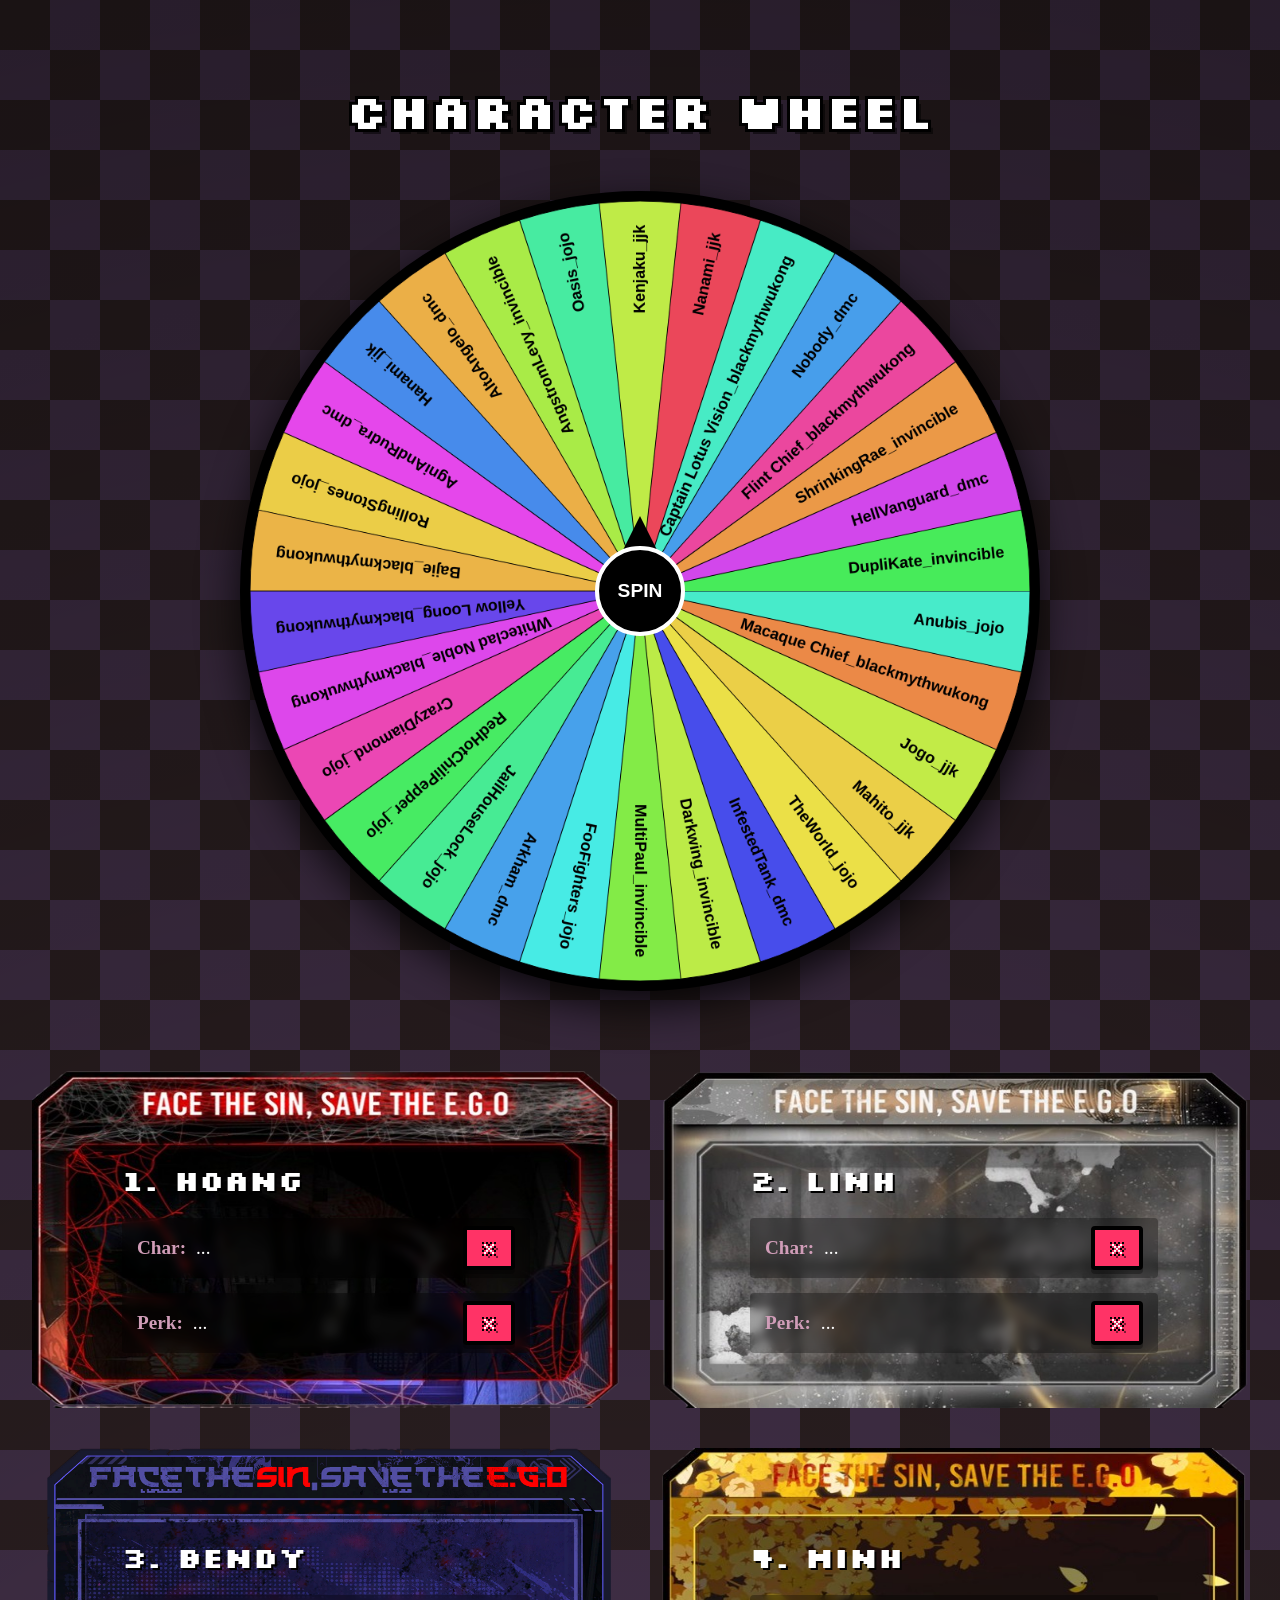
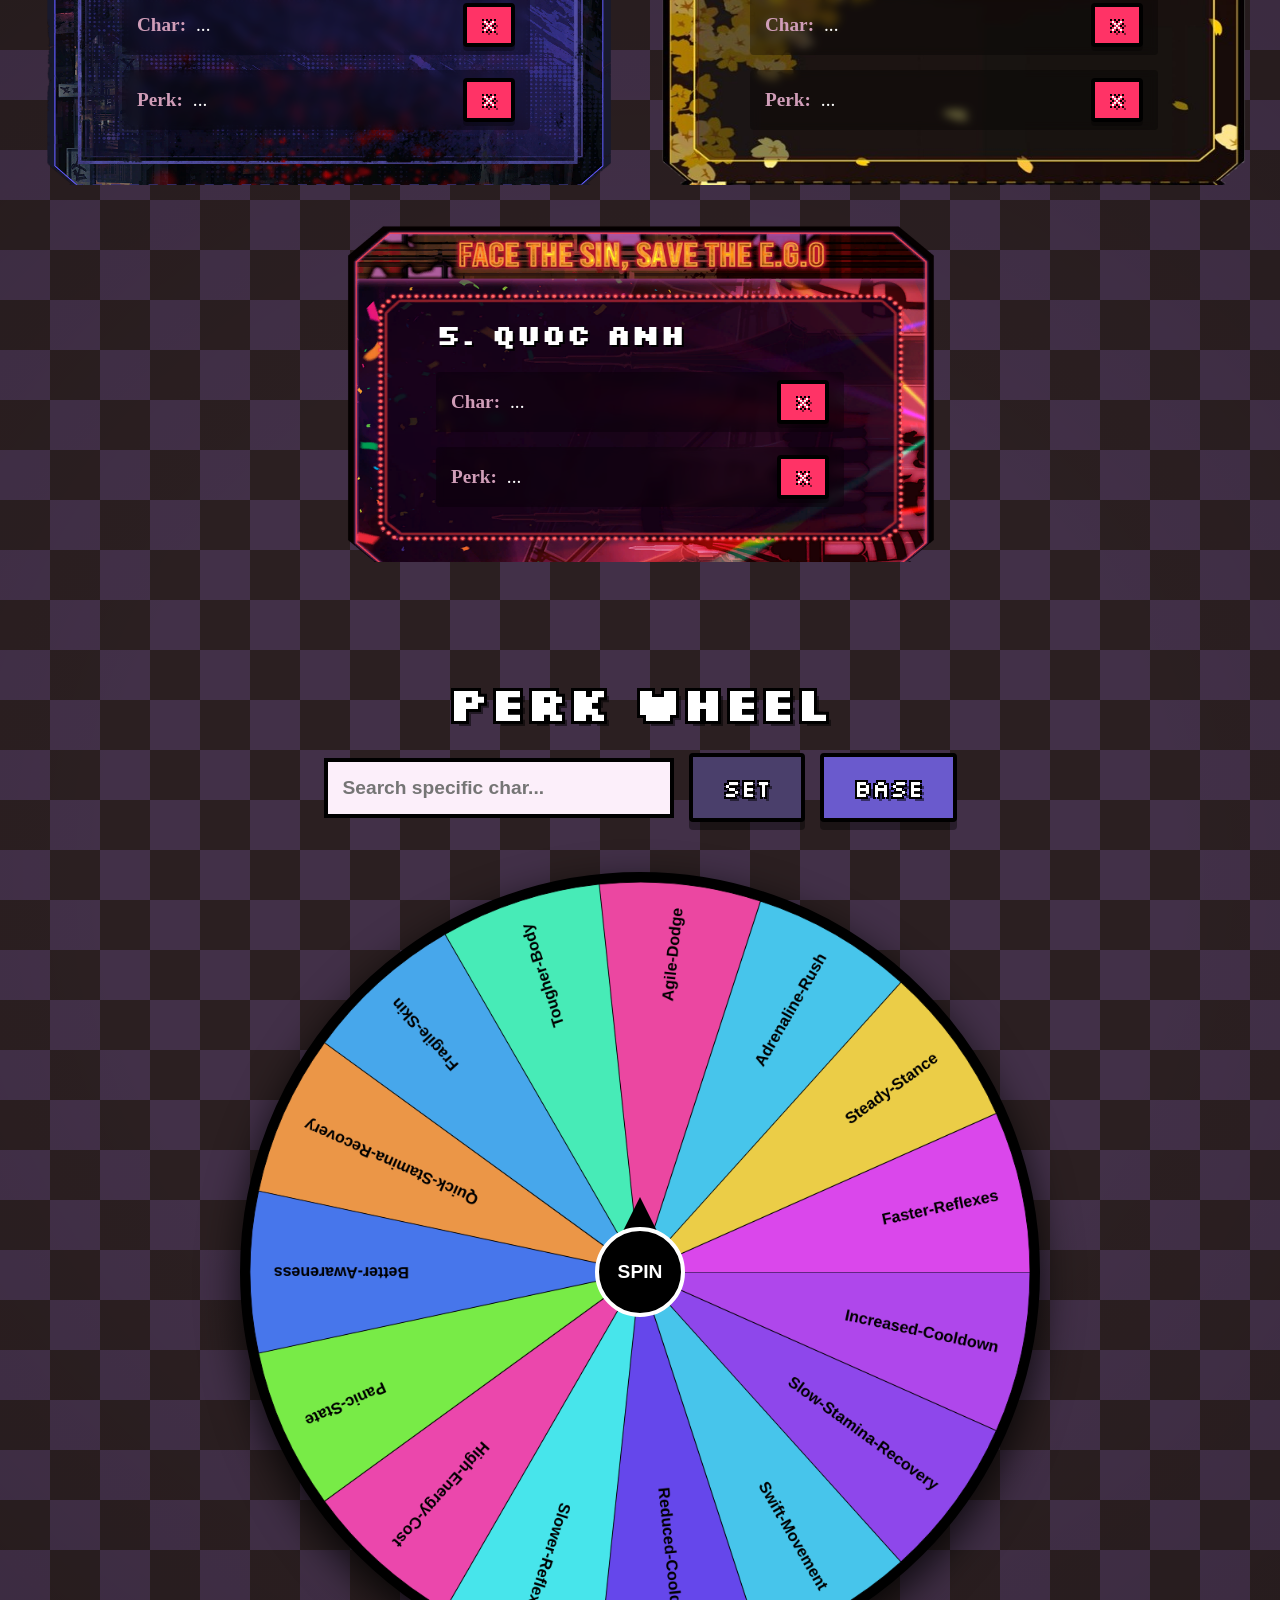
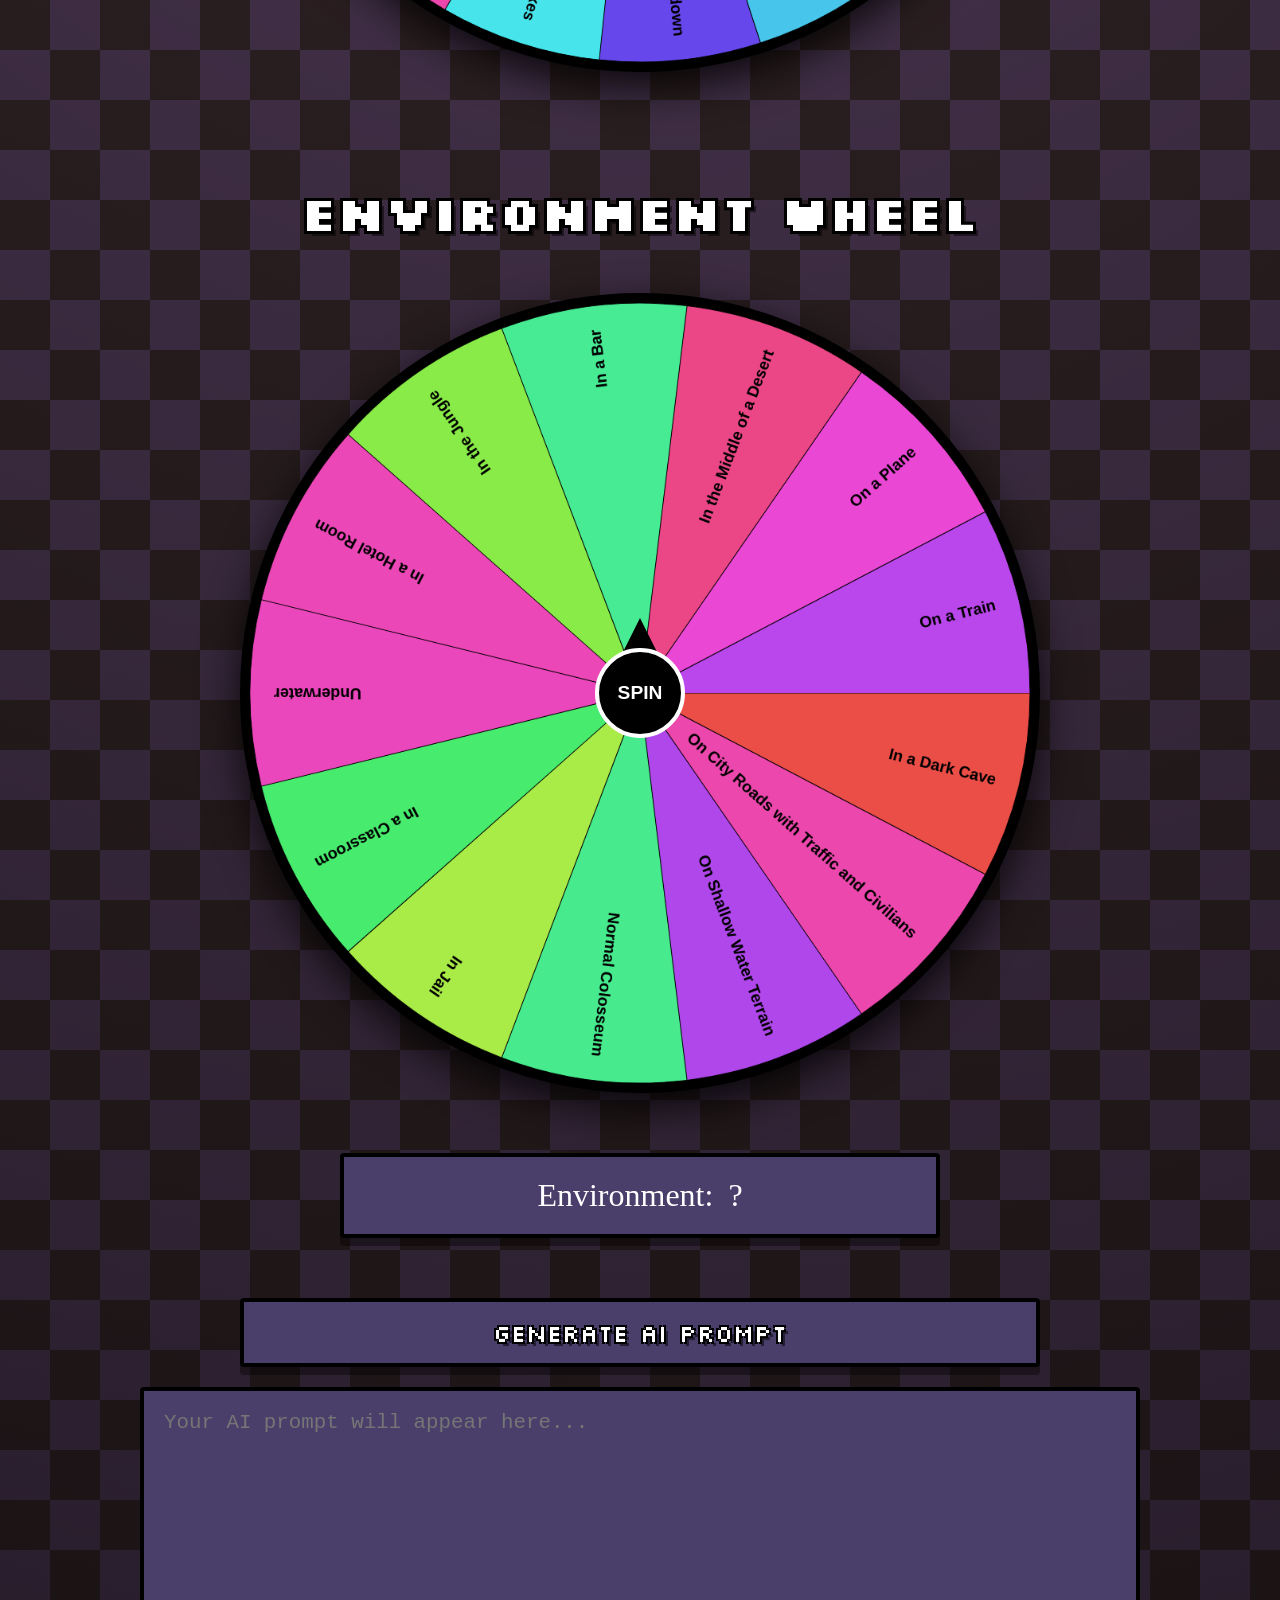
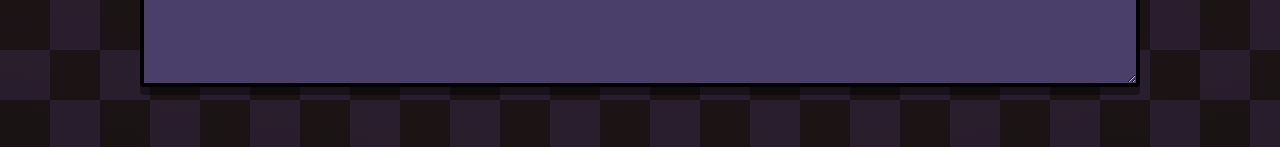
==== commit d3535684: "Update index.html" ====
--- a/index.html
+++ b/index.html
@@ -3,11 +3,14 @@
 <head>
     <meta charset="UTF-8">
     <meta name="viewport" content="width=device-width, initial-scale=1.0">
-    <title>Mega Game Battle Wheel</title>
+    <title>MultiverseWheel</title>
     <link rel="preconnect" href="https://fonts.googleapis.com">
     <link rel="preconnect" href="https://fonts.gstatic.com" crossorigin>
     <link href="https://fonts.googleapis.com/css2?family=Silkscreen&display=swap" rel="stylesheet">
     
+
+
+    <link rel="icon" type="image/png" href="icons/your_icon_name.png">
 <link rel="stylesheet" href="style.css">
 </head>
 <body>
--- a/style.css
+++ b/style.css
@@ -19,20 +19,19 @@
             padding: 0;
         }
 
-        body {
-            background-color: var(--ganache);
-            background-image: repeating-conic-gradient(
-                var(--vanilla-pod) 0% 25%, 
-                transparent 0% 50%
-            );
-            background-size: 100px 100px;
-            color: var(--dove);
-            font-family: 'Courier New', Courier, monospace;
-            text-align: center;
-            min-height: 100vh;
-            padding: 20px;
-            overflow-x: hidden;
-        }
+      body {
+    background-color: var(--ganache);
+    /* I added a radial-gradient here to make the center "glow" */
+    background-image: 
+        radial-gradient(circle, transparent 20%, rgba(0,0,0,0.4) 100%),
+        repeating-conic-gradient(
+            var(--vanilla-pod) 0% 25%, 
+            transparent 0% 50%
+        );
+    background-size: 100% 100%, 100px 100px; /* first one covers screen, second is your grid */
+    
+    /* ... rest of your code ... */
+}
 
         .pixel-font {
             font-family: 'Silkscreen', cursive;
@@ -155,22 +154,59 @@
         }
 
         /* Background image logic for the card */
-        .player-card {
-            width: 400px;
+.player-card {
+            width: calc(50% - 20px);
+            min-width: 350px;
             text-align: left;
             position: relative;
-            background-size: cover;
+            background-size: 100% 100%; 
             background-position: center;
-            /* Default background stays pixel-bg if no image is uploaded */
-        }
-
-        .player-card-header {
+            background-repeat: no-repeat;
+            border: none !important;
+            box-shadow: none !important;
+            background-color: transparent !important;
+            
+            /* 1. ADD THIS MAGIC LINE */
+            box-sizing: border-box; 
+            
+            /* 2. ADJUST THESE NUMBERS TO PUSH CONTENT INWARD */
+            /* The order is: TOP | RIGHT | BOTTOM | LEFT */
+            /* Increase the 60px values to push the sides further inward >><< */
+            padding: 90px 90px 40px 90px !important; 
+        }
+        /* You can actually delete the .upload-btn CSS block entirely now since we don't need it! */
+.player-card-header {
             display: flex;
             justify-content: space-between;
             align-items: center;
-            border-bottom: 4px solid #000;
-            padding-bottom: 10px;
+            border-bottom: none;
+            padding-bottom: 0;
             margin-bottom: 20px;
+            
+            /* Ensures the header doesn't break out of the padding */
+            width: 100%; 
+            box-sizing: border-box; 
+        }
+
+        .slot {
+            background-color: transparent; 
+            backdrop-filter: none; 
+            border: none; 
+            padding: 5px 0; 
+            margin-bottom: 15px;
+            display: flex;
+            justify-content: space-between;
+            align-items: center;
+            min-height: 60px;
+            font-size: 1.2rem;
+            
+            /* Ensures the slot doesn't break out of the padding */
+            width: 100%; 
+            box-sizing: border-box; 
+
+
+
+            
         }
 
         .player-card h3 {
@@ -179,28 +215,25 @@
             text-shadow: 2px 2px 0 #000;
         }
 
-        /* Tiny upload button styling */
-        .upload-btn {
-            padding: 5px 10px;
-            font-size: 0.8rem;
-            box-shadow: 0px 4px 0px rgba(0, 0, 0, 0.4);
-            margin: 0;
-            text-shadow: none;
-            background-color: #2b1f21;
-        }
-
-        /* Transparent Glass Slots */
-        .slot {
-            background-color: rgba(0, 0, 0, 0.3); /* Transparent */
-            backdrop-filter: blur(5px); /* Blurs the background image behind it! */
-            border: 2px solid #000;
-            padding: 15px;
+
+
+.slot {
+            /* Black background with 30% opacity (0.3) */
+            /* Change 0.3 to 0.5 if you want it darker, or 0.1 for lighter */
+            background-color: rgba(0, 0, 0, 0.3); 
+            
+            /* Optional: This makes the background image behind the slot look blurry */
+            backdrop-filter: blur(4px); 
+            
+            border: none;
+            padding: 5px 15px; /* Added 15px to sides so text isn't touching the edge */
             margin-bottom: 15px;
             display: flex;
             justify-content: space-between;
             align-items: center;
             min-height: 60px;
             font-size: 1.2rem;
+            border-radius: 4px; /* Gives the transparent box slightly soft corners */
         }
 
         .slot-label {
@@ -353,4 +386,4 @@
             width: auto;
             vertical-align: middle;
             border-radius: 4px;
-        }+        }
